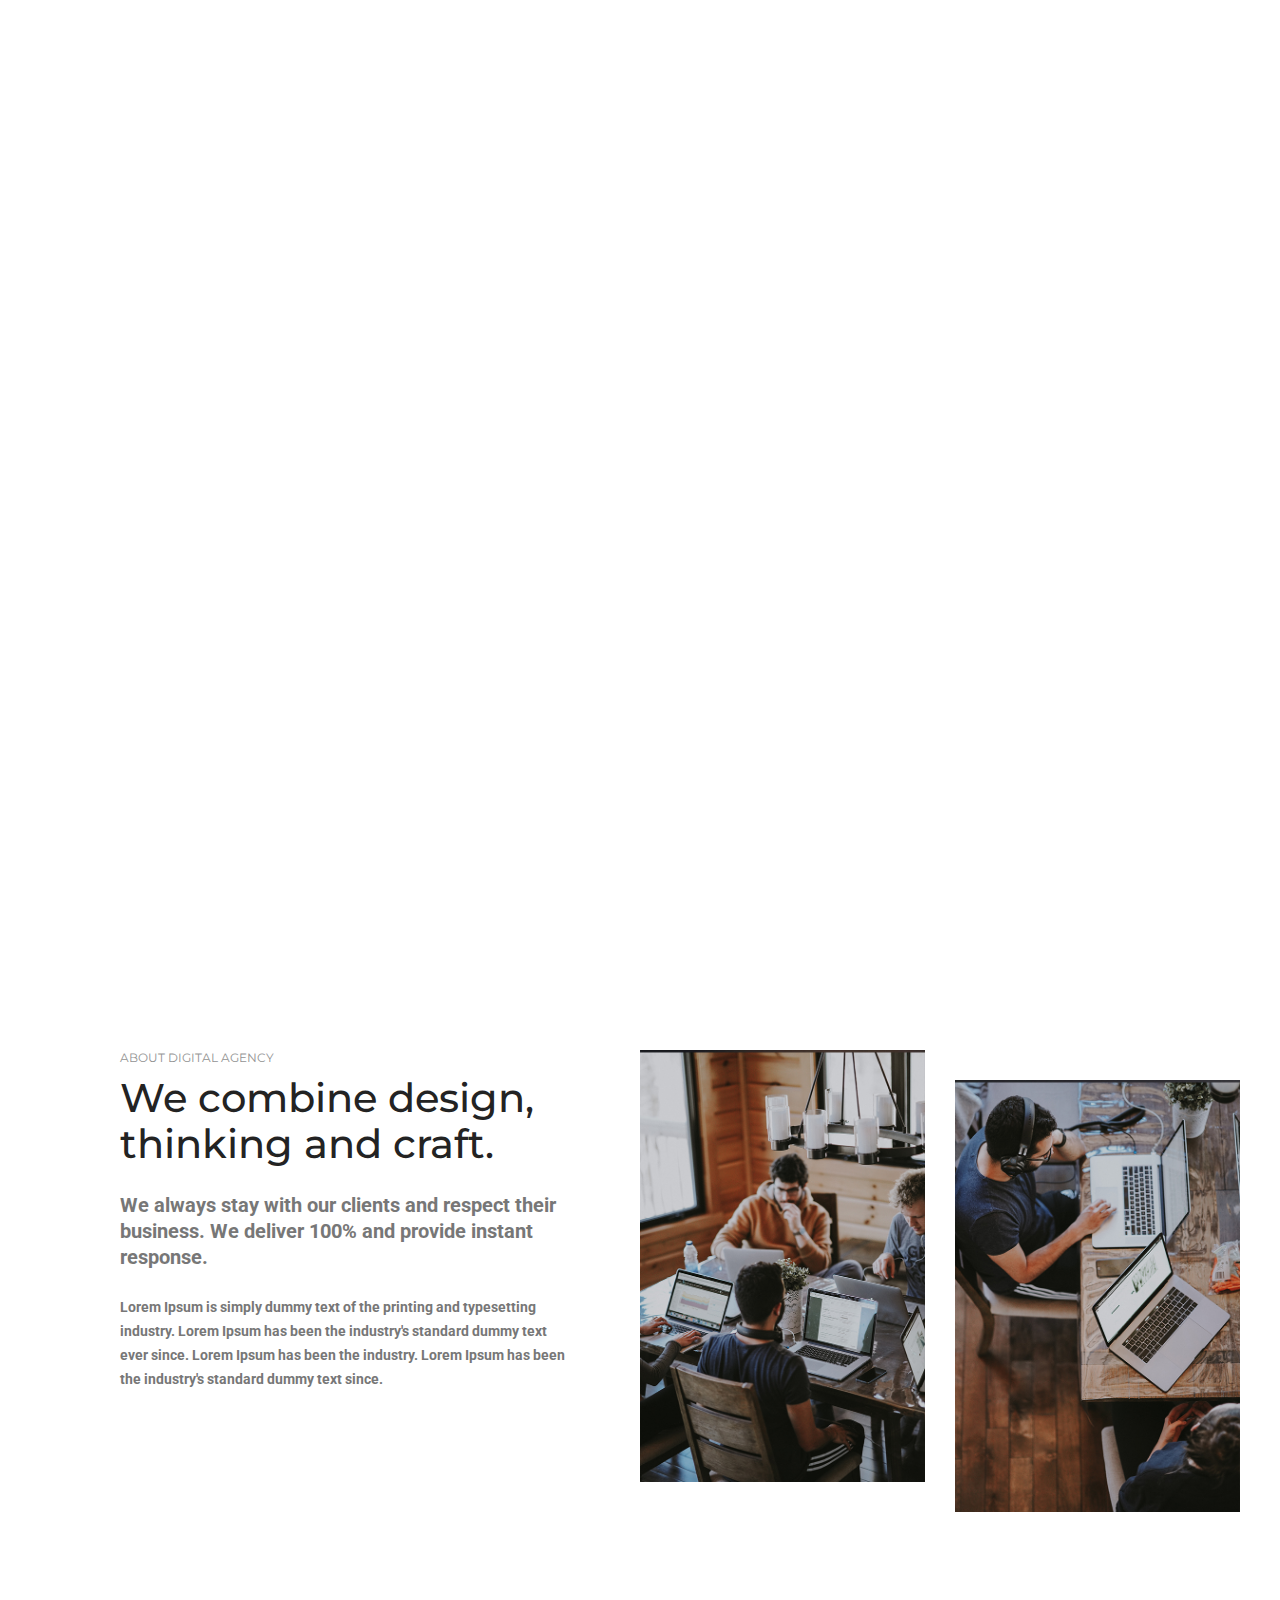
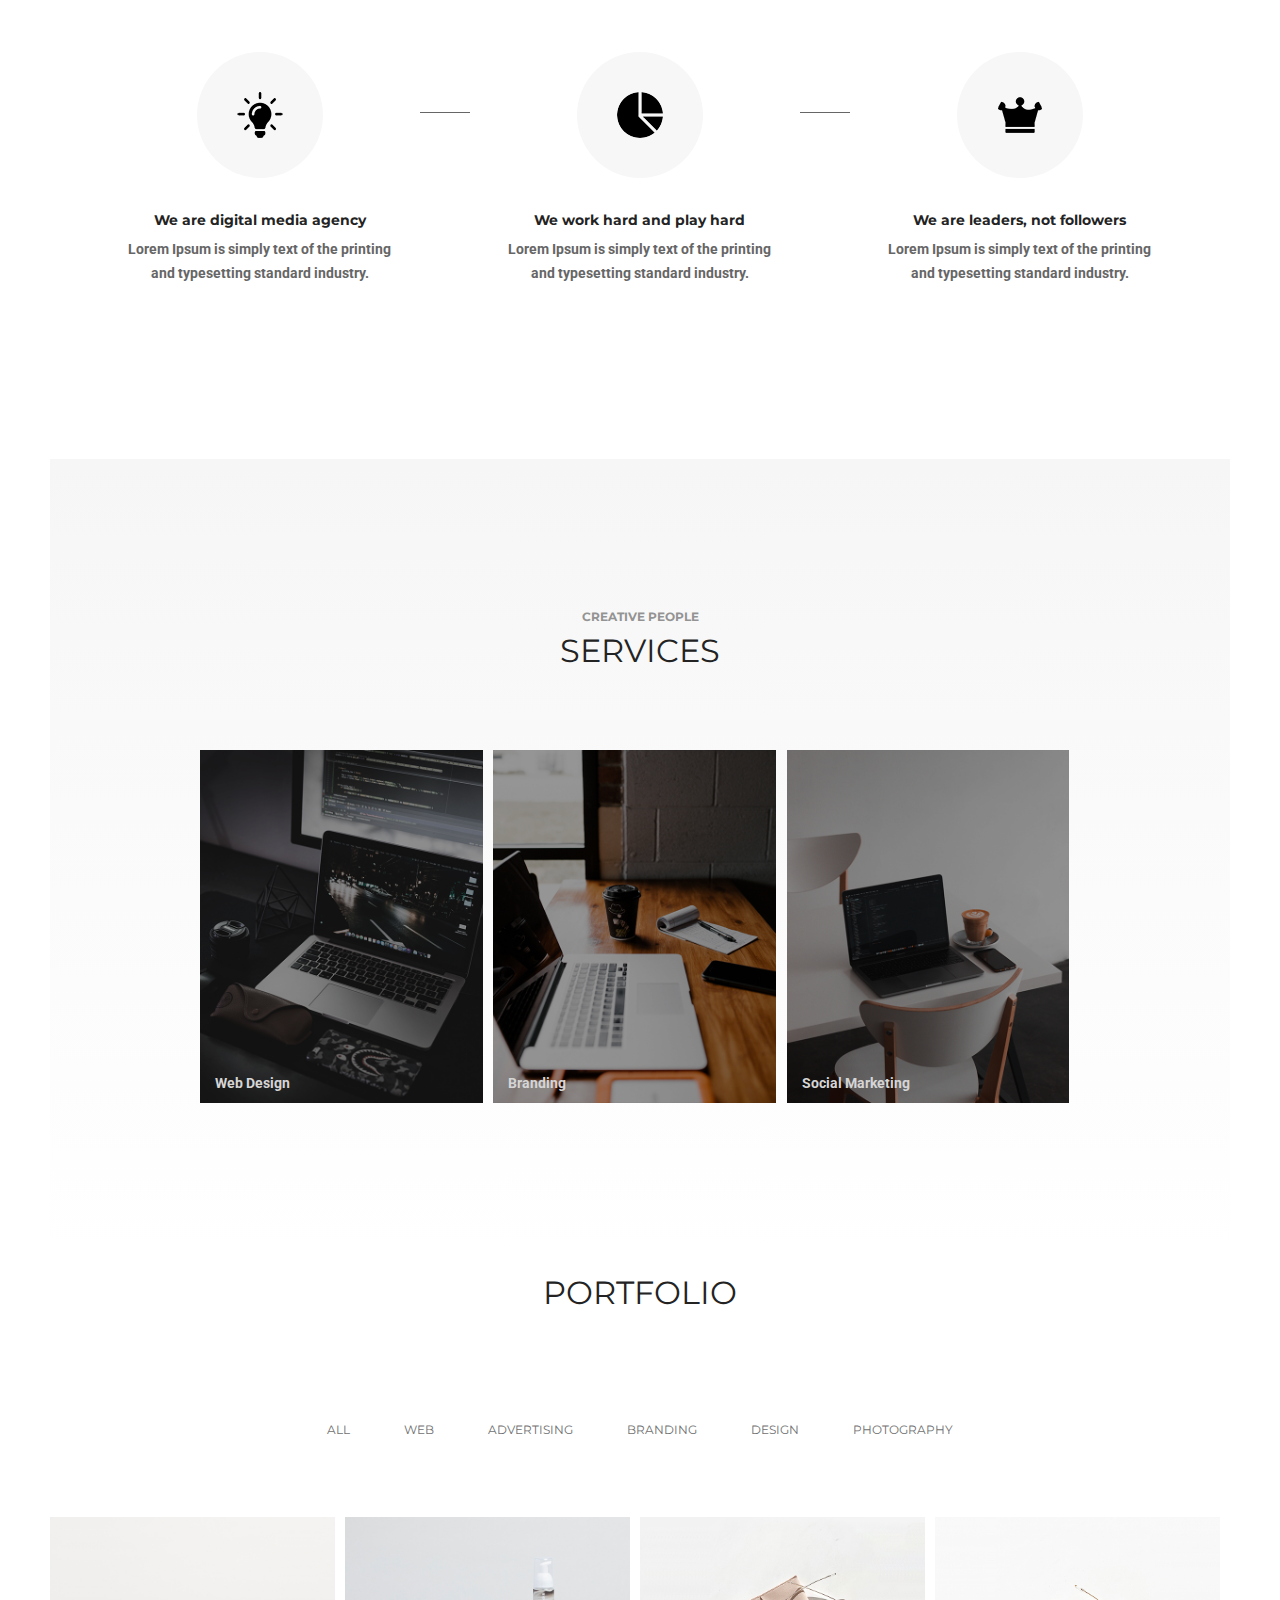
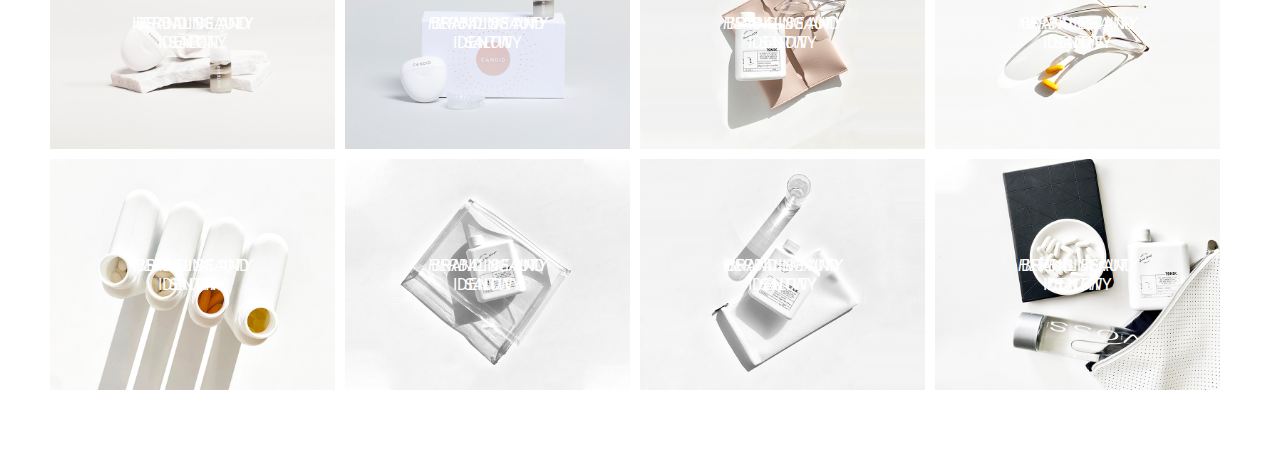
==== index.html @ da0dd4ec "v1.0" ====
<!DOCTYPE html>
<html lang="ko">
<head>
    <meta charset="UTF-8">
    <meta http-equiv="X-UA-Compatible" content="IE=edge">
    <meta name="viewport" content="width=device-width, initial-scale=1.0">
    <title>WEBBASE</title>
    <link rel="stylesheet" href="./css/reset.css">
    <link rel="stylesheet" href="https://use.fontawesome.com/releases/v5.7.0/css/all.css">
    <link rel="stylesheet" href="./css/common.css">
    <link rel="stylesheet" href="./css/index.css">
</head>
<body>
    
    <header id="header">
        <h1><a href="index.html"><img src="./images/logo-white.png" alt="웹베이스"></a></h1>
        <nav class="nav">
         <div class="inner">
                <ul cf>
                    <li><a href="#">ABOUT</a></li>
                    <li><a href="#">SERVICES</a></li>
                    <li><a href="#">PORTFOLIO</a></li>
                    <li><a href="#">CLIENTS</a></li>
                    <li><a href="#">CONTACT</a></li>
                </ul>
         </div>
        </nav>
        <div class="contactbtn">
            <a href="tel:01084707947"><i class="fas fa-mobile-alt"></i>010-8470-7947</a>
        </div>
    </header>
    
    <main id="main">
        <div class="mainimg">
            <div class="vid">
                <video src="./images/Bgvisual.mp4" autoplay muted loop></video>
            </div>
            <div class="text">
                <p>we combine design, thinking and technical craft</p>
                <h2>We are a web<br>
                    Design agency
                </h2>
            </div>
        </div>

        <div class="about cf">
            <div class="inner">
                    <div class="abouttext">
                        <h6>ABOUT DIGITAL AGENCY</h6>
                        <h3>
                            We combine design,<br>
                            thinking and craft.
                        </h3>
                        <p><span>We always stay with our clients and respect their business. We deliver 100% and provide instant response.</span></p>
                        <p>Lorem Ipsum is simply dummy text of the printing and typesetting industry. Lorem Ipsum has been the industry's standard dummy text ever since. Lorem Ipsum has been the industry. Lorem Ipsum has been the industry's standard dummy text since.</p>
                    </div>
                    <div class="aboutimg">
                        <img src="./images/about_img01.jpg" alt="">
                        <img src="./images/about_img02.jpg" alt="">
                    </div>
                    <div class="icon">
                        <ul>
                            <li>
                                <img src="./images/about-icon1.png" alt="">
                                <p><span>We are digital media agency</span></p>
                                <p>Lorem Ipsum is simply text of the printing and typesetting standard industry.</p>
                            </li>
                            <li>
                                <img src="./images/about-icon2.png" alt="">
                                <p><span>We work hard and play hard</span></p>
                                <p>Lorem Ipsum is simply text of the printing and typesetting standard industry.</p>
                            </li>
                            <li>
                                <img src="./images/about-icon3.png" alt="">
                                <p><span>We are leaders, not followers</span></p>
                                <p>Lorem Ipsum is simply text of the printing and typesetting standard industry.</p>
                            </li>
                        </ul>
                    </div>
            </div>
        </div>

        <div class="service cf">
            <h6>CREATIVE PEOPLE</h6>
            <h3>SERVICES</h3>
            <ul>
                <li>
                    <div class="imgbox">
                        <img src="./images/services-img01.jpg" alt="">
                    </div>
                    <div class="text">
                        <p>Web Design</p>
                        <div class="line"></div>
                        <p><span>EVERY WEBSITE WE DESIGN IS BESPOKE, FUELLED WITH YEARS OF INDUSTRY EXPERIENCE</span></p>
                    </div>
                </li>
                <li>
                    <div class="imgbox">
                        <img src="./images/services-img02.jpg" alt="">
                    </div>
                    <div class="text">
                        <p>Branding</p>
                        <div class="line"></div>
                        <p><span>WE CREATE MEANINGFUL EXPERIENCES THROUGH INNOVATION IN STORYTELLING, TECHNOLOGY, ENTERTAINMENT AND PRODUCTS.</span></p>
                    </div>
                </li>
                <li>
                   <div class="imgbox"> 
                       <img src="./images/services-img03.jpg" alt="">
                    </div>
                    <div class="text">
                        <p>Social Marketing</p>
                        <div class="line"></div>
                        <p><span>WE BELIEVE IN THE POWER OF DESIGN, THE STRENGTH OF STRATEGY, AND THE ABILITY OF TECHNOLOGY TO TRANSFORM BUSINESSES AND LIVES.</span></p>
                    </div>
                </li>
            </ul>
        </div>

        <div class="portfolio">
            <h3>PORTFOLIO</h3>
            <ul class="category">
                <li><a href="#">ALL</a></li>
                <li><a href="#">WEB</a></li>
                <li><a href="#">ADVERTISING</a></li>
                <li><a href="#">BRANDING</a></li>
                <li><a href="#">DESIGN</a></li>
                <li><a href="#">PHOTOGRAPHY</a></li>
            </ul>
            <ul class="product cf">
               <li>
                   <a href="#">
                       <div class="imgbox2">
                           <img src="./images/portfolio-item01.jpg" alt="">
                           <p>HERBAL BEAUTY SALON</p>
                           <p>BRANDING AND IDENTITY</p>
                       </div>
                    </a>
                </li>
               <li>
                   <a href="#">
                    <div class="imgbox2">
                        <img src="./images/portfolio-item02.jpg" alt="">
                        <p><em>HERBAL BEAUTY SALON</em></p>
                        <p>BRANDING AND IDENTITY</p>
                    </div>
                    </a>
                </li>
               <li>
                   <a href="#">
                    <div class="imgbox2">
                        <img src="./images/portfolio-item03.jpg" alt="">
                        <p><em>HERBAL BEAUTY SALON</em></p>
                        <p>BRANDING AND IDENTITY</p>
                    </div>
                    </a>
                </li>
               <li>
                   <a href="#">
                    <div class="imgbox2">
                        <img src="./images/portfolio-item04.jpg" alt="">
                        <p><em>HERBAL BEAUTY SALON</em></p>
                        <p>BRANDING AND IDENTITY</p>
                    </div>
                    </a>
                </li>
               <li>
                   <a href="#">
                    <div class="imgbox2">
                        <img src="./images/portfolio-item05.jpg" alt="">
                        <p><em>HERBAL BEAUTY SALON</em></p>
                        <p>BRANDING AND IDENTITY</p>
                    </div>
                    </a>
                </li>
               <li>
                   <a href="#">
                    <div class="imgbox2">
                        <img src="./images/portfolio-item06.jpg" alt="">
                        <p><em>HERBAL BEAUTY SALON</em></p>
                        <p>BRANDING AND IDENTITY</p>
                    </div>
                    </a>
                </li>
               <li>
                   <a href="#">
                    <div class="imgbox2">
                        <img src="./images/portfolio-item07.jpg" alt="">
                        <p><em>HERBAL BEAUTY SALON</em></p>
                        <p>BRANDING AND IDENTITY</p>
                    </div>
                    </a>
                </li>
               <li>
                   <a href="#">
                    <div class="imgbox2">
                        <img src="./images/portfolio-item08.jpg" alt="">
                        <p><em>HERBAL BEAUTY SALON</em></p>
                        <p>BRANDING AND IDENTITY</p>
                    </div>
                    </a>
                </li>
            </ul>
        </div>
        
    </main>
    <footer id="footer"></footer>
    <gotop class="gotop"></gotop>
</body>
</html>
---- css/common.css ----
@charset "utf-8";

.inner{ max-width:1140px; margin: 0 auto;}

#header { position: fixed; width:100%; top:0; left:0; z-index: 999;}

#header h1 img { max-height: 26px; transform: translate(50px,10px);}
#header .nav {
    position: absolute;
    top:18%; left: 50%;
    margin-left: -262px;
}
#header .nav li {
    float: left;
    text-align: center;
    width:16.6666%;
    padding: 17px 27px;
    font-size: 12px;
    color: #fff;
    font-weight: bold;
}
#header .contactbtn {
    position: absolute;
    top:15px; right:50px; 
    font-size: 14px;
    color: #fff;
    border: 1px solid #fff;
    border-radius: 50px;
    padding: 7px 22px;
}
#header .contactbtn a i {padding-right:5px; }
---- css/index.css ----
@charset "utf-8";
@import url('https://fonts.googleapis.com/css2?family=Montserrat:wght@600;700&family=Roboto:wght@300&display=swap');
/* font-family: 'Montserrat', sans-serif;
font-family: 'Roboto', sans-serif; */

body {font-family: 'Roboto', sans-serif;}

/* 메인이미지 구역 시작 */
#main .mainimg .vid { height: 100vh; position: relative; overflow: hidden;}
#main .mainimg .vid video {
    min-width: 100%; min-height: 100%;
    position: absolute; top: 50%; left: 50%; transform: translate(-50%, -50%);
}

#main .mainimg {position: relative;}
#main .mainimg .text {
    position: absolute;
    top: 50%;  left:50%; 
    transform: translate(-50%,-50%);
    color: #fff;
    text-align: center;
}
#main .mainimg .text > p {
    font-size: 18px;
    margin-bottom:25px;
}
#main .mainimg .text > h2 {
    font-family: 'Montserrat', sans-serif;
    font-size: 70px;
    font-weight: bold;
    line-height: 1em;
}
/* 메인이미지 구역 끝 */


/* ABOUT 구역 시작 */
#main .about {padding: 150px 0;}
/* .abouttext {
	animation: slide-top 1.2s both;
}
@keyframes slide-top {
    0% { transform: translateY(600px); opacity: 0; }
    100% { transform: translateY(0); opacity: 1;}
} */
#main .about .abouttext {
    float: left;
    width: 50%;
    padding: 0 70px 0 50px;
    color: #777;
}
#main .about .abouttext h6 {
    font-family: 'Montserrat', sans-serif;
    font-size: 12px;
    font-weight:normal;
    color: #939393;
    padding-bottom: 10px;
}
#main .about .abouttext h3 {
    font-family: 'Montserrat', sans-serif;
    font-size: 40px;
    line-height: 46px;
    font-weight:500;
    color: #232323;
}
#main .about .abouttext span {
    font-size: 20px;
    line-height: 26px;
    padding: 25px 0; 
    display: inline-block;
}
#main .about .abouttext p {
    font-size: 14px;
    line-height: 24px;
    font-weight: bold;
}

/* #main .about .aboutimg img {
    animation: fade-in 1.5s ease-out both;
}
@keyframes fade-in {
    0% { opacity: 0;}
    100% { opacity: 1;}
} */
#main .about .aboutimg img:first-child {
    float: left;
    width: 25%;
    animation-delay: 0.6s;
}
#main .about .aboutimg img:last-child {
    float: left;
    width: 25%;
    transform: translate(30px,30px);
    animation-delay: 0.8s;
}

#main .about .icon { padding-top: 170px; display: inline-block;}
#main .about .icon > ul > li {
    text-align: center;
    float: left;
    width: 33.3333%;
    position: relative;
}
#main .about .icon img { 
    background-color: #f7f7f7;
    padding: 40px;
    border-radius: 50%;
}
#main .about .icon p {  
    padding: 0 50px;
    color: #666;
    font-size: 14px;
    font-weight: bold;
    line-height: 24px;
}
#main .about .icon span {
    margin: 30px 0 5px;
    display: inline-block;
    color: #232323;
    font-size: 14px;
    font-family: 'Montserrat', sans-serif
}
#main .about .icon > ul > li::after {
    content: '';
    width: 50px; height: 1px; background-color: #666;
    position: absolute; left: 350px; top: 60px;
}
#main .about .icon > ul > li:last-child::after {content: none;}
/* ABOUT 구역 끝 */


/* SERVICE 구역 시작 */
#main .service {
    background-image: linear-gradient(180deg,#f6f6f6,#fff);
    margin: 20px 50px; padding: 150px;
}
#main .service > ul {position: relative;}
#main .service > ul > li {float: left; width:32.133%}
#main .service h6 {
    font-size: 12px; color: #939393;
    font-family: 'Montserrat', sans-serif;
    padding-bottom: 7px; text-align: center;
}
#main .service h3,
#main .portfolio h3 {
    font-size: 32px; color: #232323;
    font-family: 'Montserrat', sans-serif;
    text-align: center; font-weight: normal;
    padding-bottom: 80px;
}
#main .service ul li:nth-child(2) {margin: 0 1.2%;}
#main .imgbox { background-color: #000; overflow: hidden;}
#main .service ul li img { transition: all 0.3s; opacity: 0.6;}
#main .service ul li:hover img {
    transform: scale(1.2);
}
#main .service > ul > li { position: relative; overflow: hidden;}
#main .service > ul > li .text {
    position: absolute; top: 92%; left: 15px;
    color: #fff; transition: all 0.3s ease-out; 
} 
#main .service > ul > li:hover .text { top: 58%;}
#main .service > ul > li:first-child:hover .text { top: 68%;}
#main .service > ul > li .line {
    position: absolute; bottom:153px; left:0px;
    width: 0%; height: 1px; 
    background-color: #c4c4c4;
    transition: all 0.5s;
}
#main .service > ul > li:first-child .line{
    position: absolute; bottom:103px; left:0px;
    width: 0%; height: 1px; 
    background-color: #c4c4c4;
    transition: all 0.5s;
}
#main .service > ul > li:hover .line {
    width: 70%;
}
#main .service .text p { 
    font-size: 14px; color:#d6d5d5; 
    font-weight: bold; padding-bottom: 20px;
}
#main .service .text span { 
    font-size: 17px; color:#fff; 
    font-family: 'Montserrat', sans-serif;
    font-weight: normal; display: inline-block;
    padding-right: 20px; line-height: 25px;
}
/* SERVICE 구역 끝 */



/* PORTFOLIO 구역 시작 */
#main .portfolio .category {
    text-align: center; 
}
#main .portfolio .category li {
    display: inline-block; 
    font-family: 'Montserrat', sans-serif;
    font-size: 12px; color: #6f6f6f;
    padding: 30px 25px 80px ;
}
#main .portfolio .product { padding: 0 50px 50px;}
#main .portfolio .product li {
    float: left; 
    width:25%;
    padding: 0 10px 10px 0
}
#main .portfolio .product .imgbox2 {
    overflow: hidden; background-color: #000; position: relative;
}
#main .portfolio .product img {transition: all 0.3s;}
#main .portfolio .product .imgbox2:hover img {
    transform: scale(1.1); opacity: 0.2;
}
#main .portfolio .product p {
    text-align: center;
    color: #fff;
    position: absolute; top: 50%; left:50%;
    transform: translate(-50%, -50%);
}
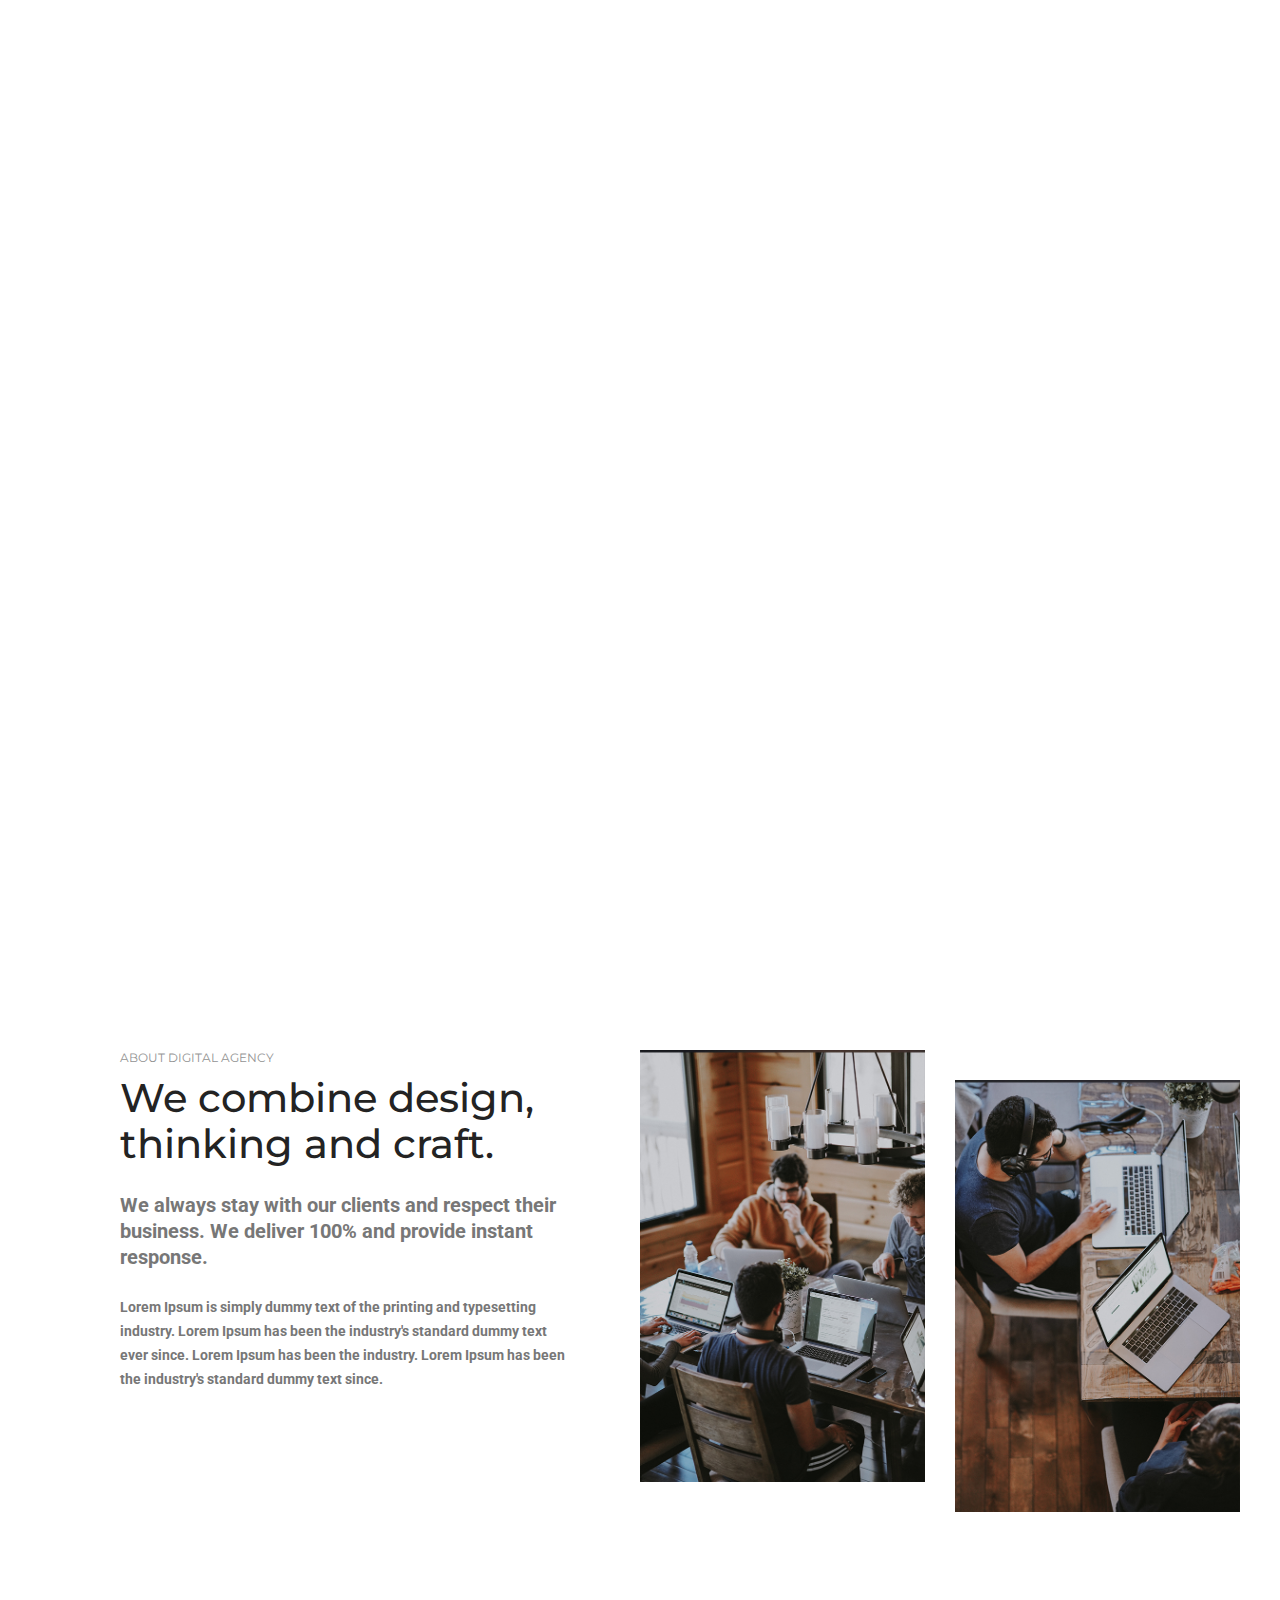
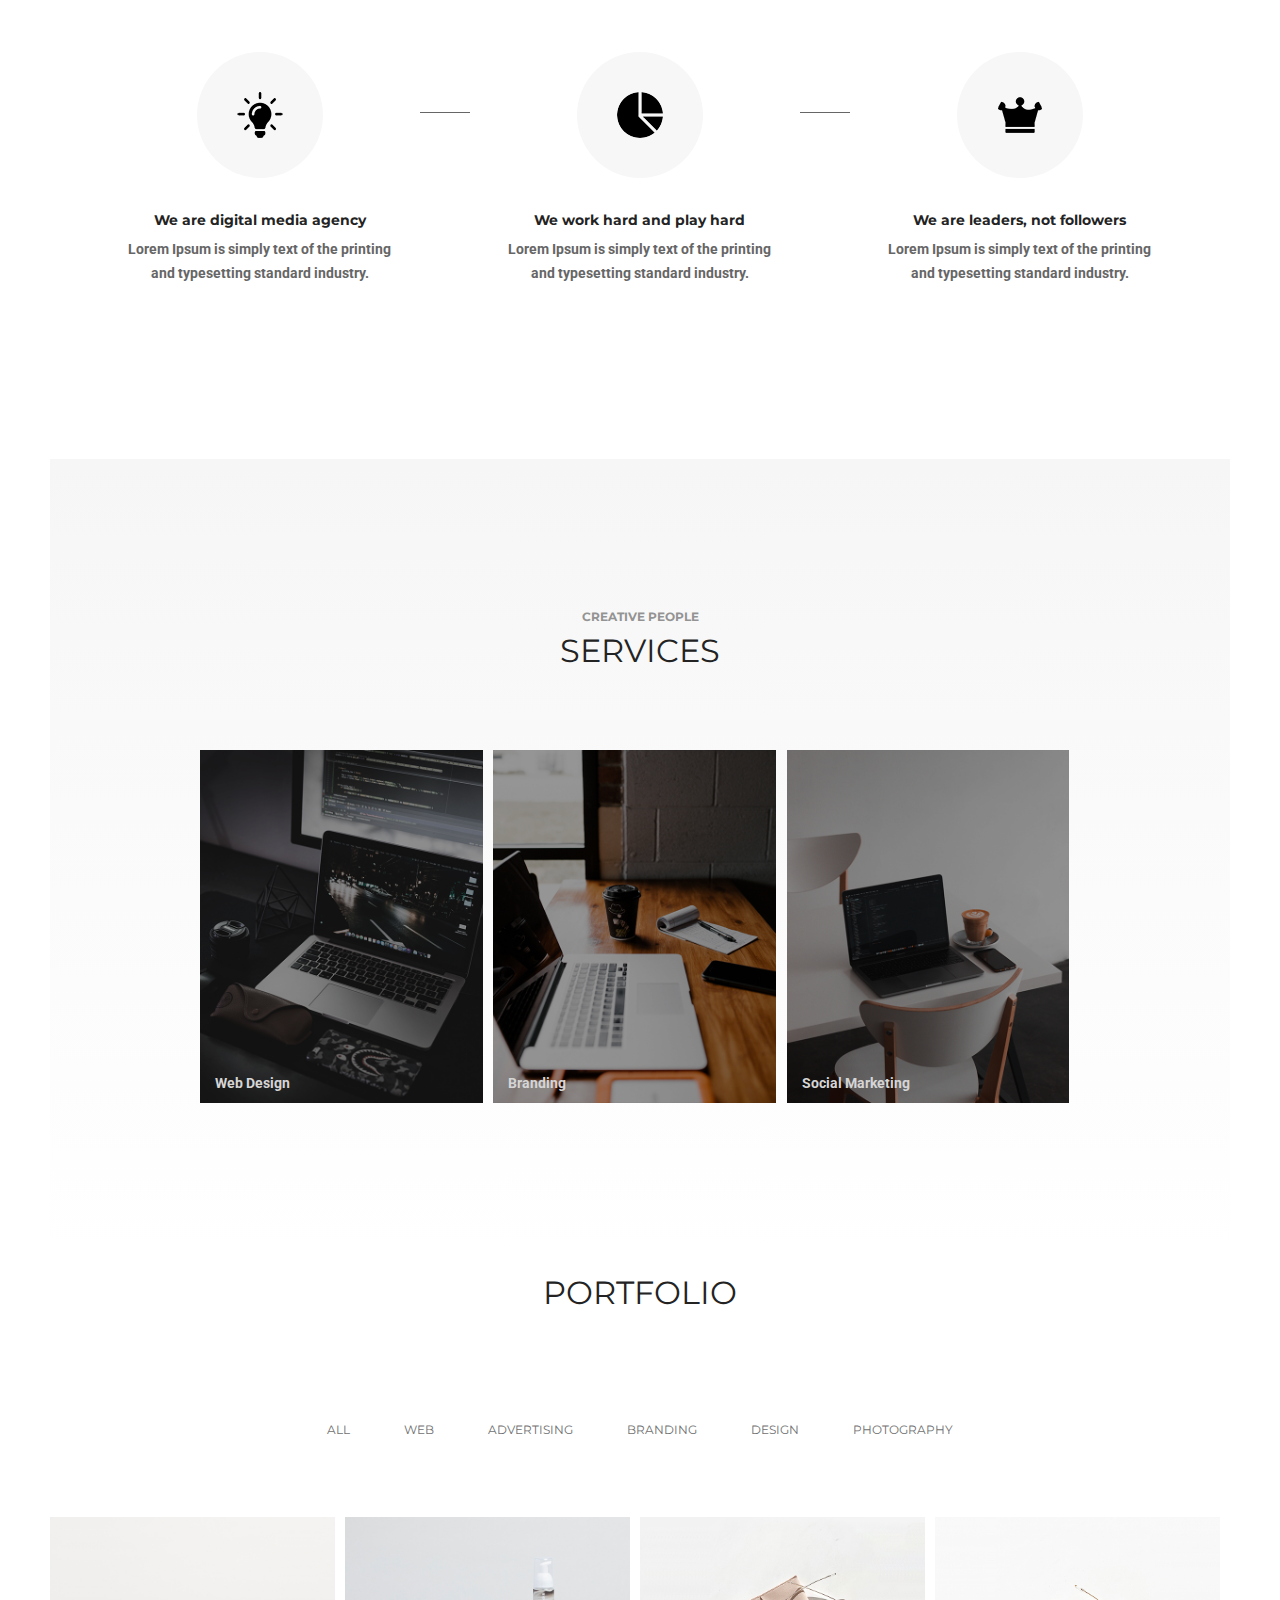
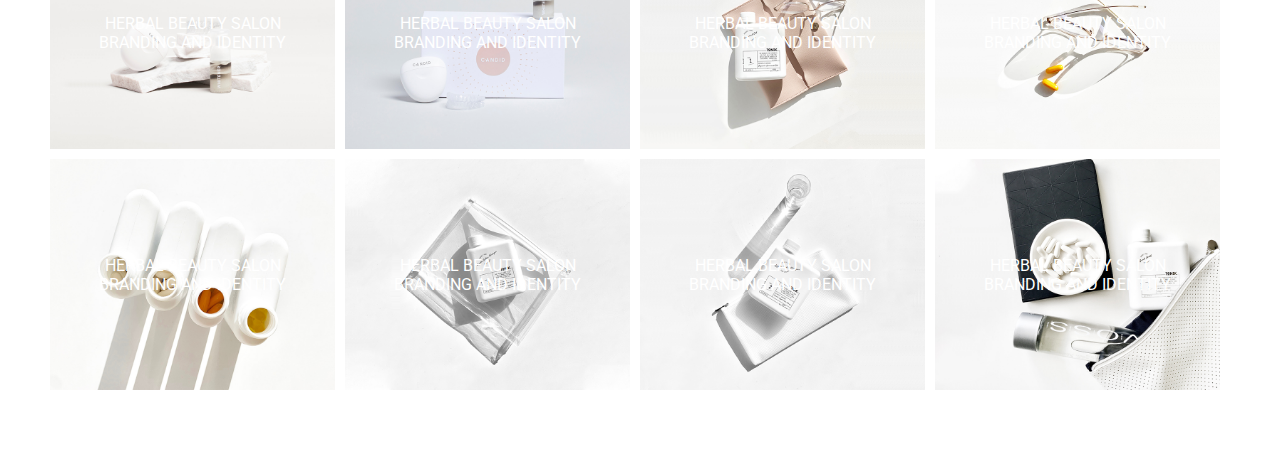
==== commit cb1d847c: "Add files via upload" ====
--- a/index.html
+++ b/index.html
@@ -132,8 +132,10 @@
                    <a href="#">
                        <div class="imgbox2">
                            <img src="./images/portfolio-item01.jpg" alt="">
-                           <p>HERBAL BEAUTY SALON</p>
-                           <p>BRANDING AND IDENTITY</p>
+                           <div class="textbox">
+                               <p><span>HERBAL BEAUTY SALON</span></p>
+                               <p>BRANDING AND IDENTITY</p>
+                            </div>
                        </div>
                     </a>
                 </li>
@@ -141,8 +143,10 @@
                    <a href="#">
                     <div class="imgbox2">
                         <img src="./images/portfolio-item02.jpg" alt="">
-                        <p><em>HERBAL BEAUTY SALON</em></p>
-                        <p>BRANDING AND IDENTITY</p>
+                        <div class="textbox">
+                            <p><span>HERBAL BEAUTY SALON</span></p>
+                            <p>BRANDING AND IDENTITY</p>
+                        </div>
                     </div>
                     </a>
                 </li>
@@ -150,8 +154,10 @@
                    <a href="#">
                     <div class="imgbox2">
                         <img src="./images/portfolio-item03.jpg" alt="">
-                        <p><em>HERBAL BEAUTY SALON</em></p>
-                        <p>BRANDING AND IDENTITY</p>
+                        <div class="textbox">
+                            <p><span>HERBAL BEAUTY SALON</span></p>
+                            <p>BRANDING AND IDENTITY</p>
+                        </div>
                     </div>
                     </a>
                 </li>
@@ -159,8 +165,10 @@
                    <a href="#">
                     <div class="imgbox2">
                         <img src="./images/portfolio-item04.jpg" alt="">
-                        <p><em>HERBAL BEAUTY SALON</em></p>
-                        <p>BRANDING AND IDENTITY</p>
+                        <div class="textbox">
+                            <p><span>HERBAL BEAUTY SALON</span></p>
+                            <p>BRANDING AND IDENTITY</p>
+                        </div>
                     </div>
                     </a>
                 </li>
@@ -168,8 +176,10 @@
                    <a href="#">
                     <div class="imgbox2">
                         <img src="./images/portfolio-item05.jpg" alt="">
-                        <p><em>HERBAL BEAUTY SALON</em></p>
-                        <p>BRANDING AND IDENTITY</p>
+                        <div class="textbox">
+                            <p><span>HERBAL BEAUTY SALON</span></p>
+                            <p>BRANDING AND IDENTITY</p>
+                        </div>
                     </div>
                     </a>
                 </li>
@@ -177,8 +187,10 @@
                    <a href="#">
                     <div class="imgbox2">
                         <img src="./images/portfolio-item06.jpg" alt="">
-                        <p><em>HERBAL BEAUTY SALON</em></p>
-                        <p>BRANDING AND IDENTITY</p>
+                        <div class="textbox">
+                            <p><span>HERBAL BEAUTY SALON</span></p>
+                            <p>BRANDING AND IDENTITY</p>
+                        </div>
                     </div>
                     </a>
                 </li>
@@ -186,8 +198,10 @@
                    <a href="#">
                     <div class="imgbox2">
                         <img src="./images/portfolio-item07.jpg" alt="">
-                        <p><em>HERBAL BEAUTY SALON</em></p>
-                        <p>BRANDING AND IDENTITY</p>
+                        <div class="textbox">
+                            <p><span>HERBAL BEAUTY SALON</span></p>
+                            <p>BRANDING AND IDENTITY</p>
+                        </div>
                     </div>
                     </a>
                 </li>
@@ -195,8 +209,10 @@
                    <a href="#">
                     <div class="imgbox2">
                         <img src="./images/portfolio-item08.jpg" alt="">
-                        <p><em>HERBAL BEAUTY SALON</em></p>
-                        <p>BRANDING AND IDENTITY</p>
+                        <div class="textbox">
+                            <p><span>HERBAL BEAUTY SALON</span></p>
+                            <p>BRANDING AND IDENTITY</p>
+                        </div>
                     </div>
                     </a>
                 </li>
--- a/css/index.css
+++ b/css/index.css
@@ -212,11 +212,11 @@
 #main .portfolio .product .imgbox2:hover img {
     transform: scale(1.1); opacity: 0.2;
 }
-#main .portfolio .product p {
+#main .portfolio .product .textbox {
     text-align: center;
     color: #fff;
-    position: absolute; top: 50%; left:50%;
-    transform: translate(-50%, -50%);
-}
-
-
+    position: absolute; top: 50%; width: 100%; text-align: center;
+    transform: translateY(-50%);
+}
+
+
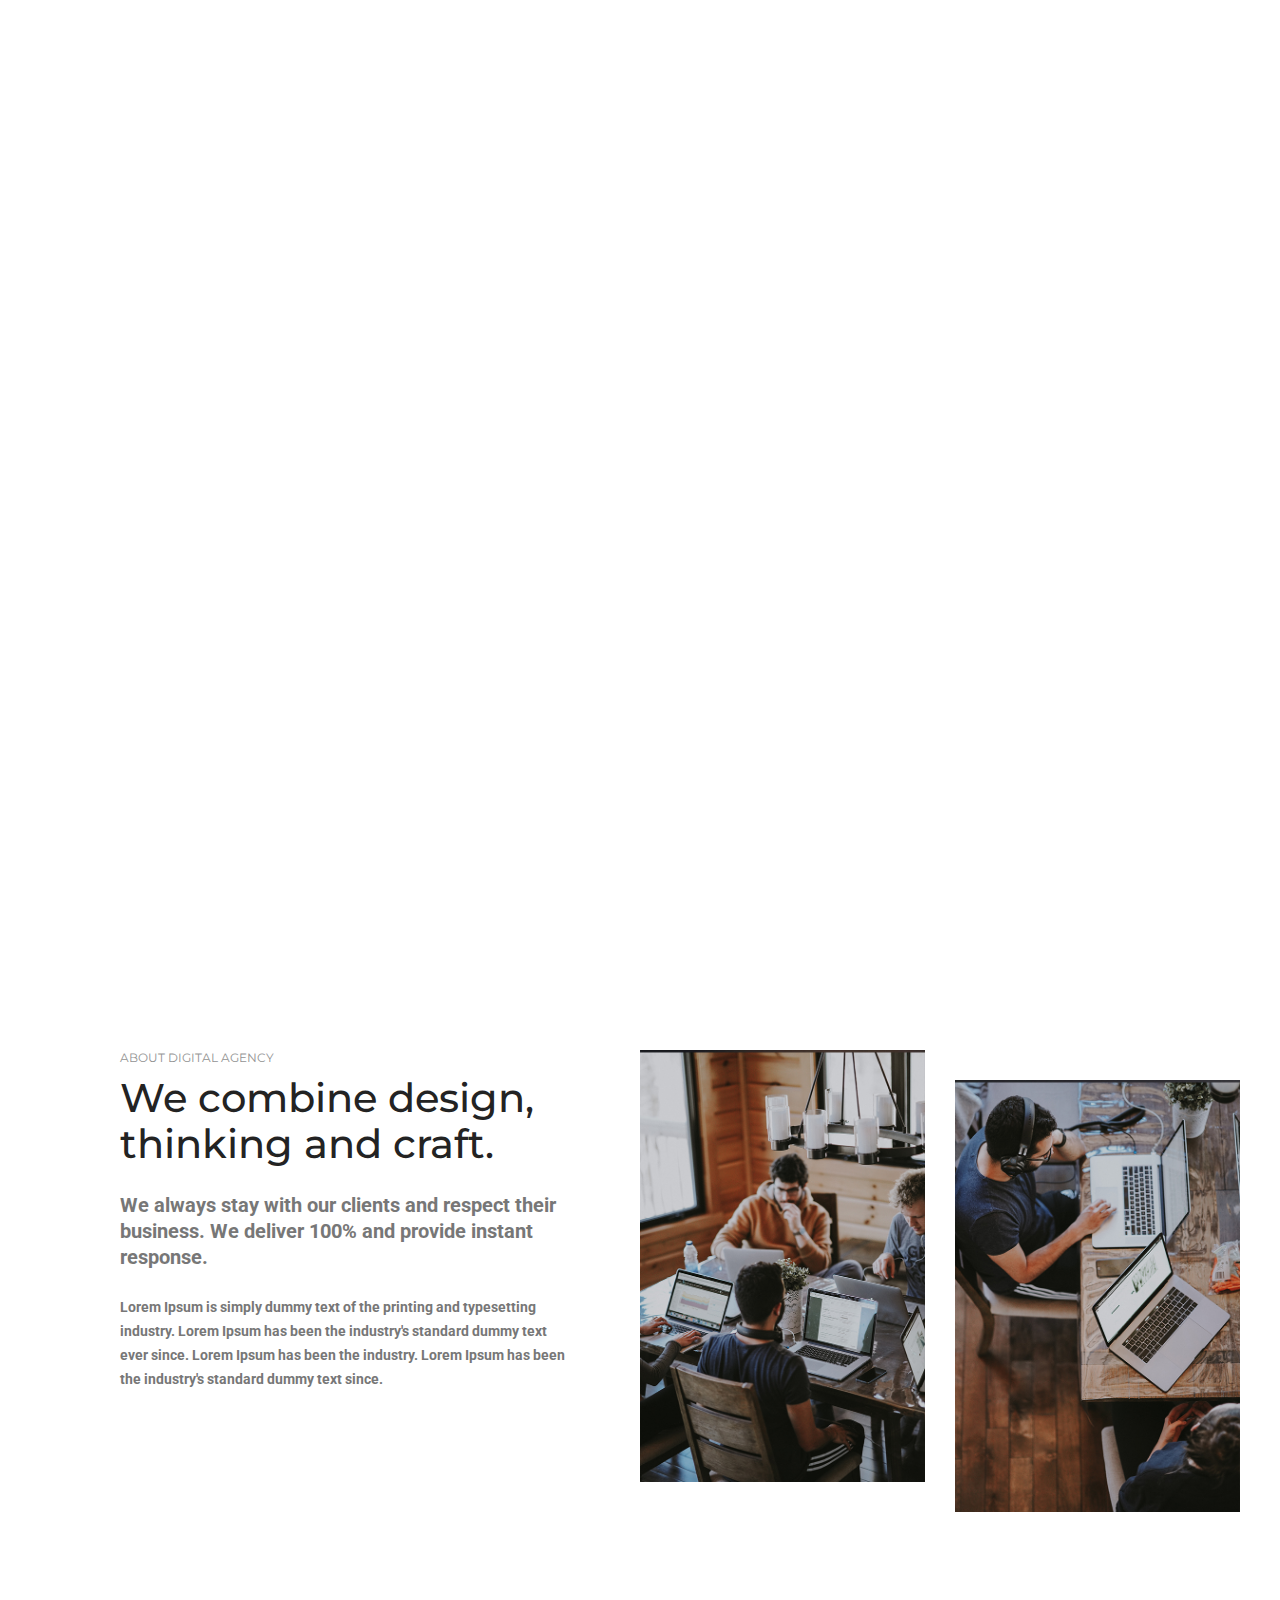
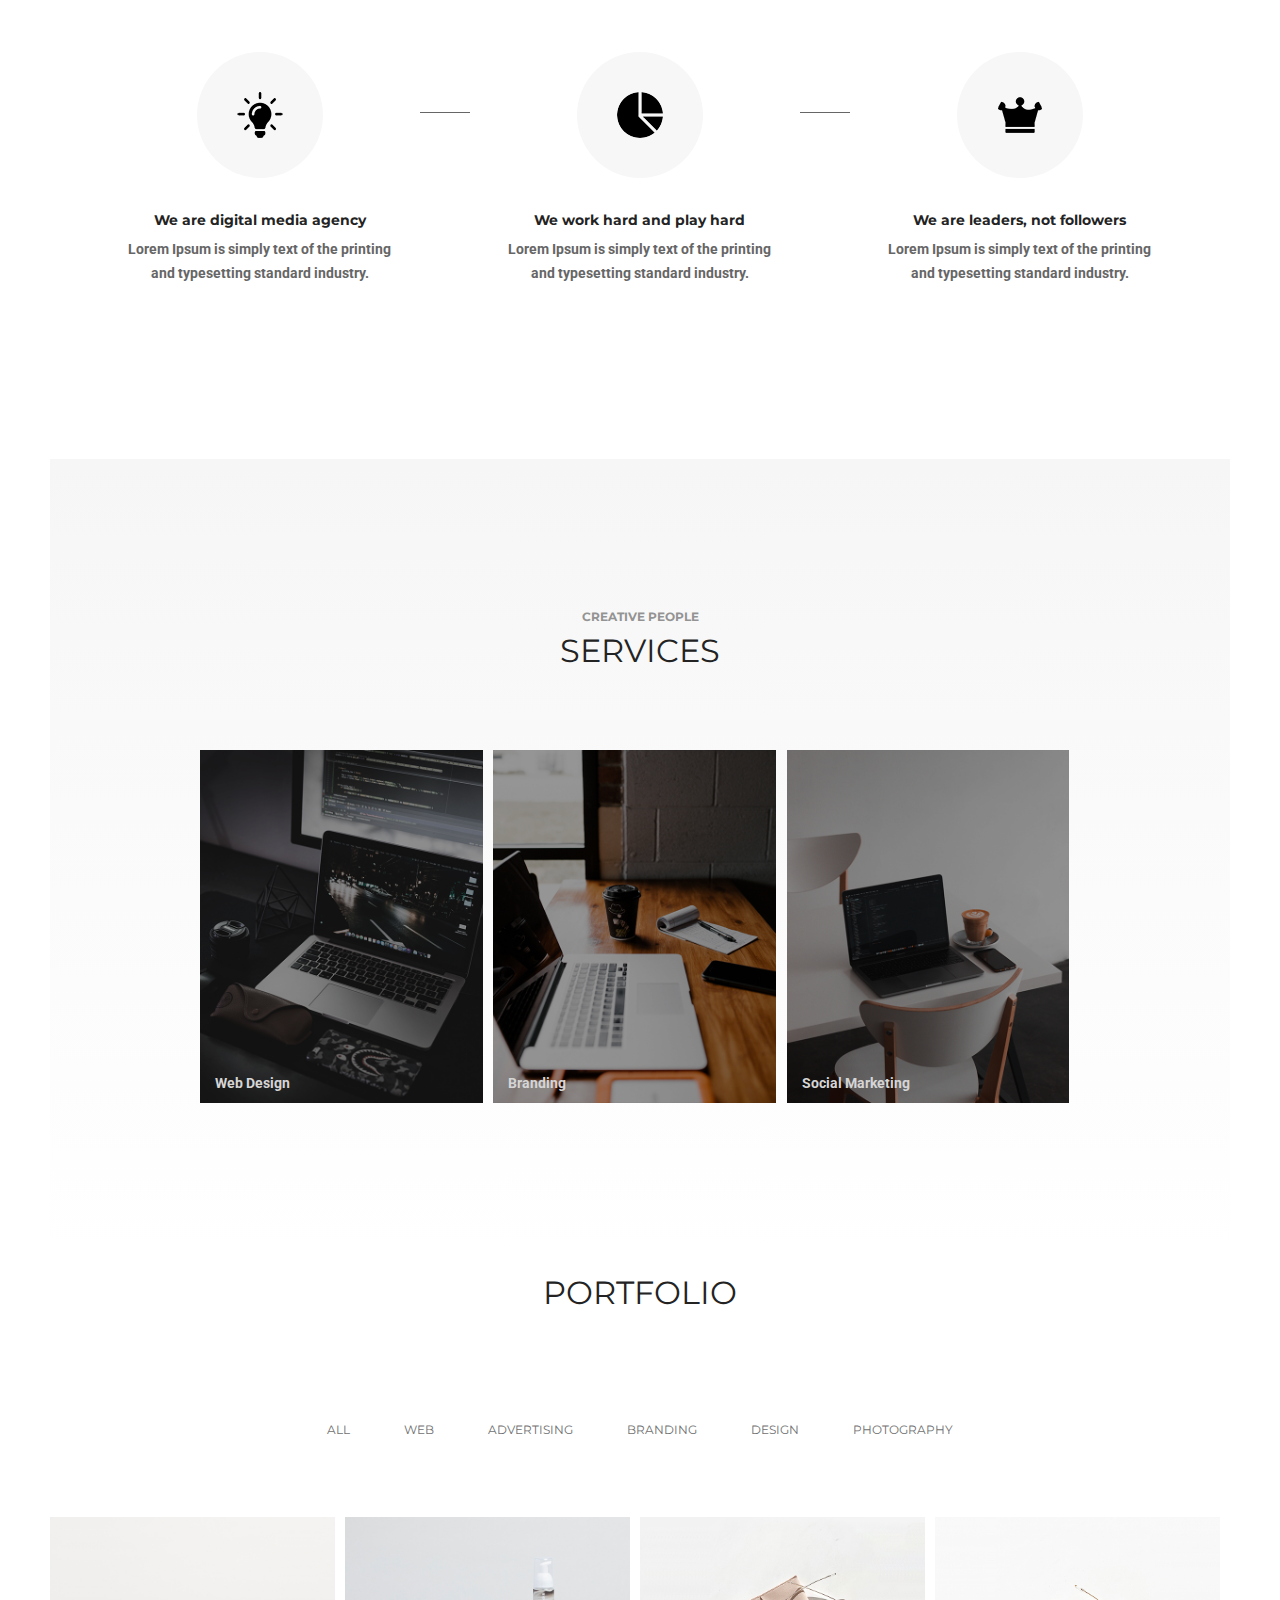
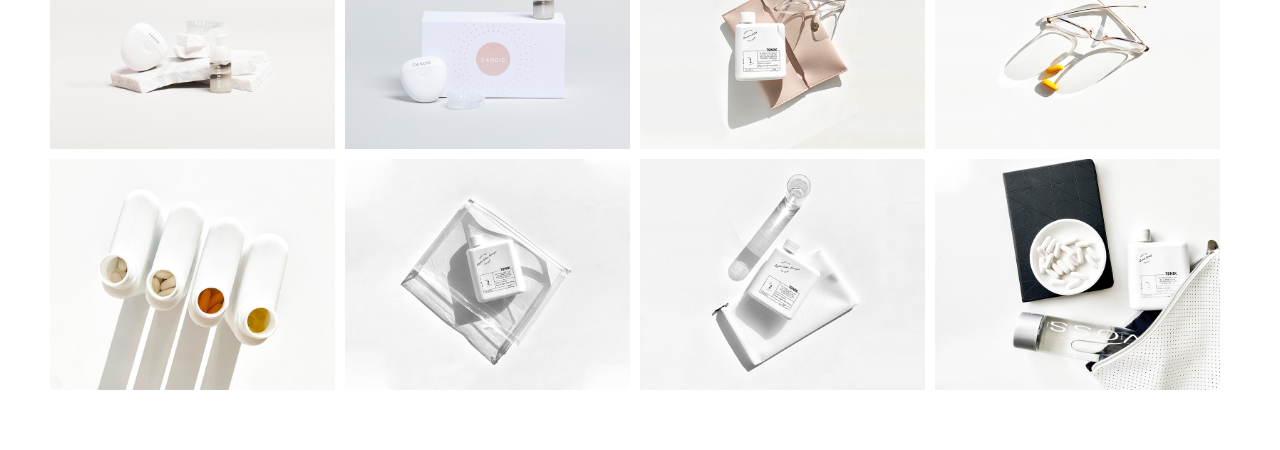
==== commit 69ea2782: "Add files via upload" ====
--- a/index.html
+++ b/index.html
@@ -47,10 +47,10 @@
             <div class="inner">
                     <div class="abouttext">
                         <h6>ABOUT DIGITAL AGENCY</h6>
-                        <h3>
+                        <h2>
                             We combine design,<br>
                             thinking and craft.
-                        </h3>
+                        </h2>
                         <p><span>We always stay with our clients and respect their business. We deliver 100% and provide instant response.</span></p>
                         <p>Lorem Ipsum is simply dummy text of the printing and typesetting industry. Lorem Ipsum has been the industry's standard dummy text ever since. Lorem Ipsum has been the industry. Lorem Ipsum has been the industry's standard dummy text since.</p>
                     </div>
@@ -133,8 +133,8 @@
                        <div class="imgbox2">
                            <img src="./images/portfolio-item01.jpg" alt="">
                            <div class="textbox">
-                               <p><span>HERBAL BEAUTY SALON</span></p>
-                               <p>BRANDING AND IDENTITY</p>
+                               <p>HERBAL BEAUTY SALON</p>
+                               <p><span>BRANDING AND IDENTITY</span></p>
                             </div>
                        </div>
                     </a>
@@ -144,8 +144,8 @@
                     <div class="imgbox2">
                         <img src="./images/portfolio-item02.jpg" alt="">
                         <div class="textbox">
-                            <p><span>HERBAL BEAUTY SALON</span></p>
-                            <p>BRANDING AND IDENTITY</p>
+                            <p>HERBAL BEAUTY SALON</p>
+                            <p><span>BRANDING AND IDENTITY</span></p>
                         </div>
                     </div>
                     </a>
@@ -155,8 +155,8 @@
                     <div class="imgbox2">
                         <img src="./images/portfolio-item03.jpg" alt="">
                         <div class="textbox">
-                            <p><span>HERBAL BEAUTY SALON</span></p>
-                            <p>BRANDING AND IDENTITY</p>
+                            <p>HERBAL BEAUTY SALON</p>
+                            <p><span>BRANDING AND IDENTITY</span></p>
                         </div>
                     </div>
                     </a>
@@ -166,8 +166,8 @@
                     <div class="imgbox2">
                         <img src="./images/portfolio-item04.jpg" alt="">
                         <div class="textbox">
-                            <p><span>HERBAL BEAUTY SALON</span></p>
-                            <p>BRANDING AND IDENTITY</p>
+                            <p>HERBAL BEAUTY SALON</p>
+                            <p><span>BRANDING AND IDENTITY</span></p>
                         </div>
                     </div>
                     </a>
@@ -177,8 +177,8 @@
                     <div class="imgbox2">
                         <img src="./images/portfolio-item05.jpg" alt="">
                         <div class="textbox">
-                            <p><span>HERBAL BEAUTY SALON</span></p>
-                            <p>BRANDING AND IDENTITY</p>
+                            <p>HERBAL BEAUTY SALON</p>
+                            <p><span>BRANDING AND IDENTITY</span></p>
                         </div>
                     </div>
                     </a>
@@ -188,8 +188,8 @@
                     <div class="imgbox2">
                         <img src="./images/portfolio-item06.jpg" alt="">
                         <div class="textbox">
-                            <p><span>HERBAL BEAUTY SALON</span></p>
-                            <p>BRANDING AND IDENTITY</p>
+                            <p>HERBAL BEAUTY SALON</p>
+                            <p><span>BRANDING AND IDENTITY</span></p>
                         </div>
                     </div>
                     </a>
@@ -199,8 +199,8 @@
                     <div class="imgbox2">
                         <img src="./images/portfolio-item07.jpg" alt="">
                         <div class="textbox">
-                            <p><span>HERBAL BEAUTY SALON</span></p>
-                            <p>BRANDING AND IDENTITY</p>
+                            <p>HERBAL BEAUTY SALON</p>
+                            <p><span>BRANDING AND IDENTITY</span></p>
                         </div>
                     </div>
                     </a>
@@ -210,8 +210,8 @@
                     <div class="imgbox2">
                         <img src="./images/portfolio-item08.jpg" alt="">
                         <div class="textbox">
-                            <p><span>HERBAL BEAUTY SALON</span></p>
-                            <p>BRANDING AND IDENTITY</p>
+                            <p>HERBAL BEAUTY SALON</p>
+                            <p><span>BRANDING AND IDENTITY</span></p>
                         </div>
                     </div>
                     </a>
--- a/css/index.css
+++ b/css/index.css
@@ -55,7 +55,7 @@
     color: #939393;
     padding-bottom: 10px;
 }
-#main .about .abouttext h3 {
+#main .about .abouttext h2 {
     font-family: 'Montserrat', sans-serif;
     font-size: 40px;
     line-height: 46px;
@@ -140,8 +140,8 @@
     font-family: 'Montserrat', sans-serif;
     padding-bottom: 7px; text-align: center;
 }
-#main .service h3,
-#main .portfolio h3 {
+
+#main  h3 {
     font-size: 32px; color: #232323;
     font-family: 'Montserrat', sans-serif;
     text-align: center; font-weight: normal;
@@ -190,12 +190,12 @@
 
 
 /* PORTFOLIO 구역 시작 */
+#main .portfolio {  font-family: 'Montserrat', sans-serif;}
 #main .portfolio .category {
     text-align: center; 
 }
 #main .portfolio .category li {
     display: inline-block; 
-    font-family: 'Montserrat', sans-serif;
     font-size: 12px; color: #6f6f6f;
     padding: 30px 25px 80px ;
 }
@@ -216,7 +216,11 @@
     text-align: center;
     color: #fff;
     position: absolute; top: 50%; width: 100%; text-align: center;
-    transform: translateY(-50%);
-}
-
-
+    transform: translateY(-50%); opacity: 0;
+}
+#main .portfolio .product div:hover .textbox {opacity: 1;}
+.portfolio .product .textbox p {
+    font-size: 14px;
+}
+.portfolio .product .textbox span { font-size: 11px; color: #939393;}
+
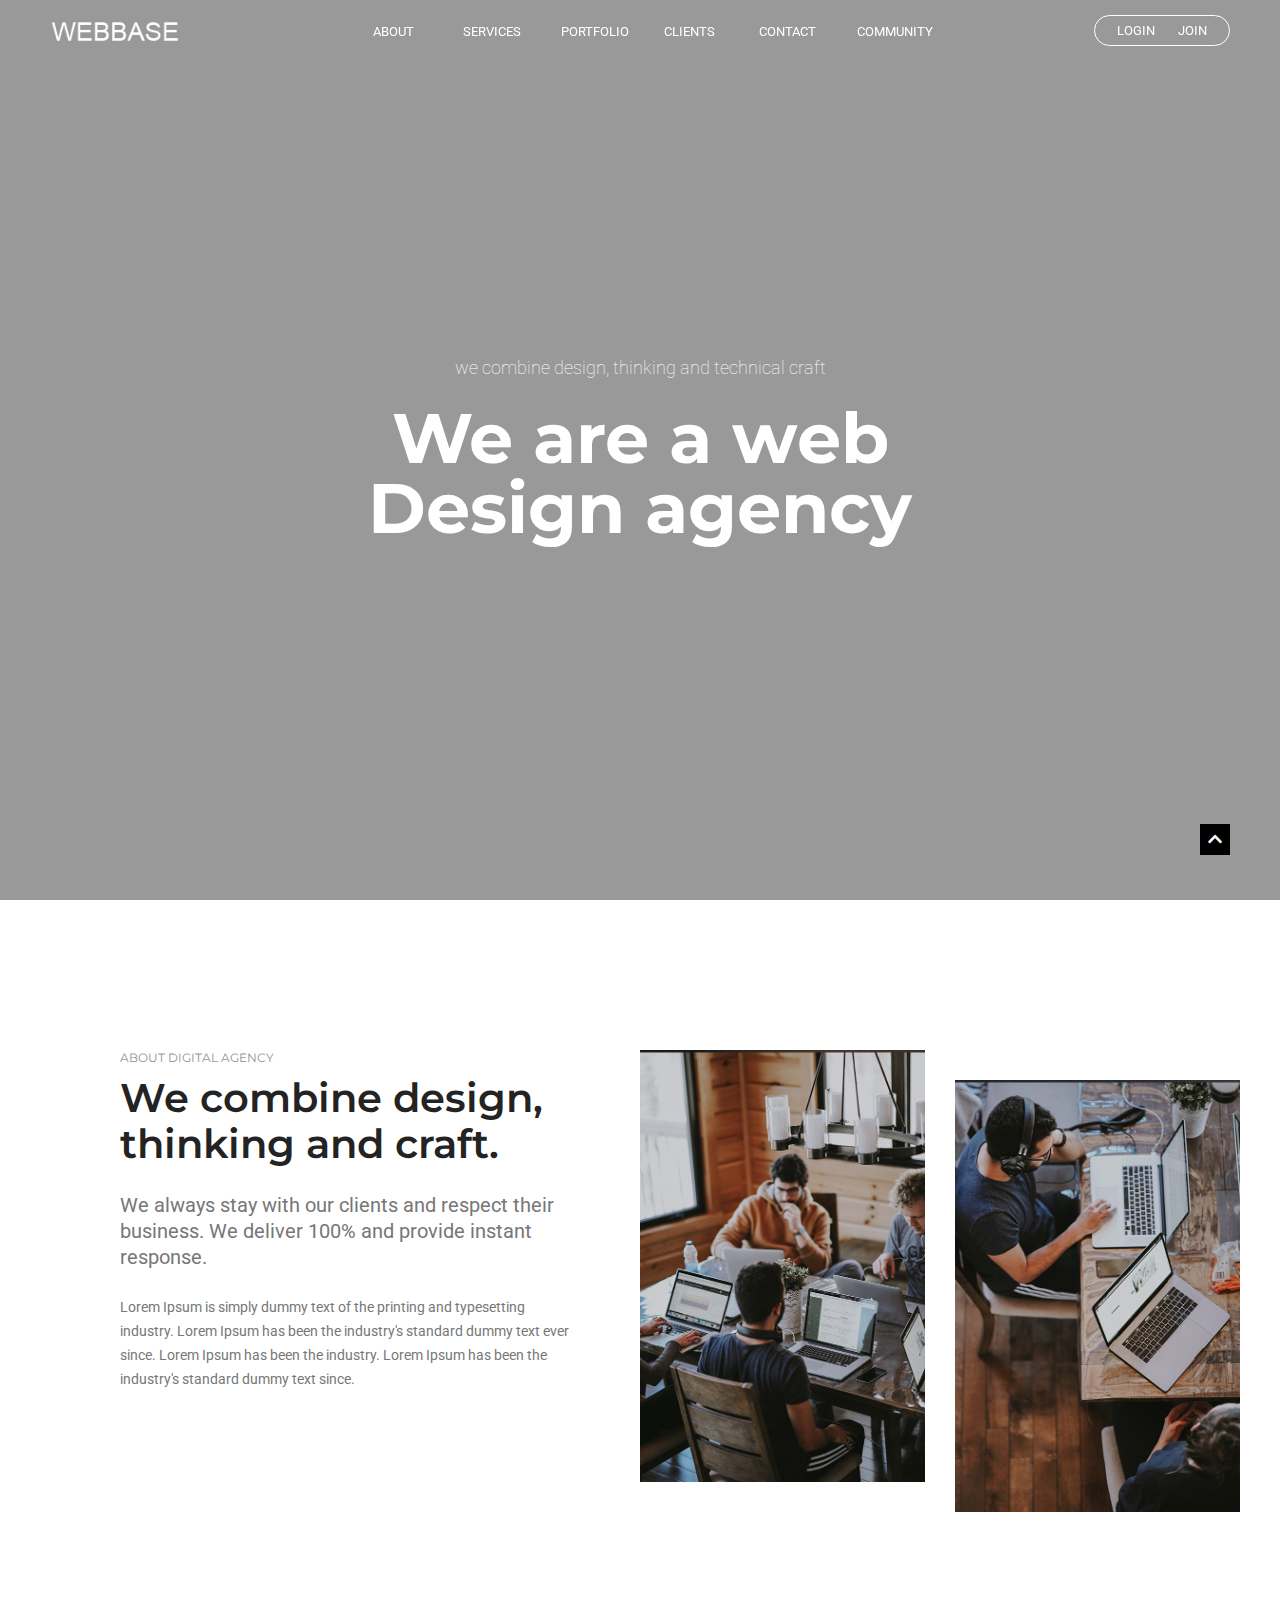
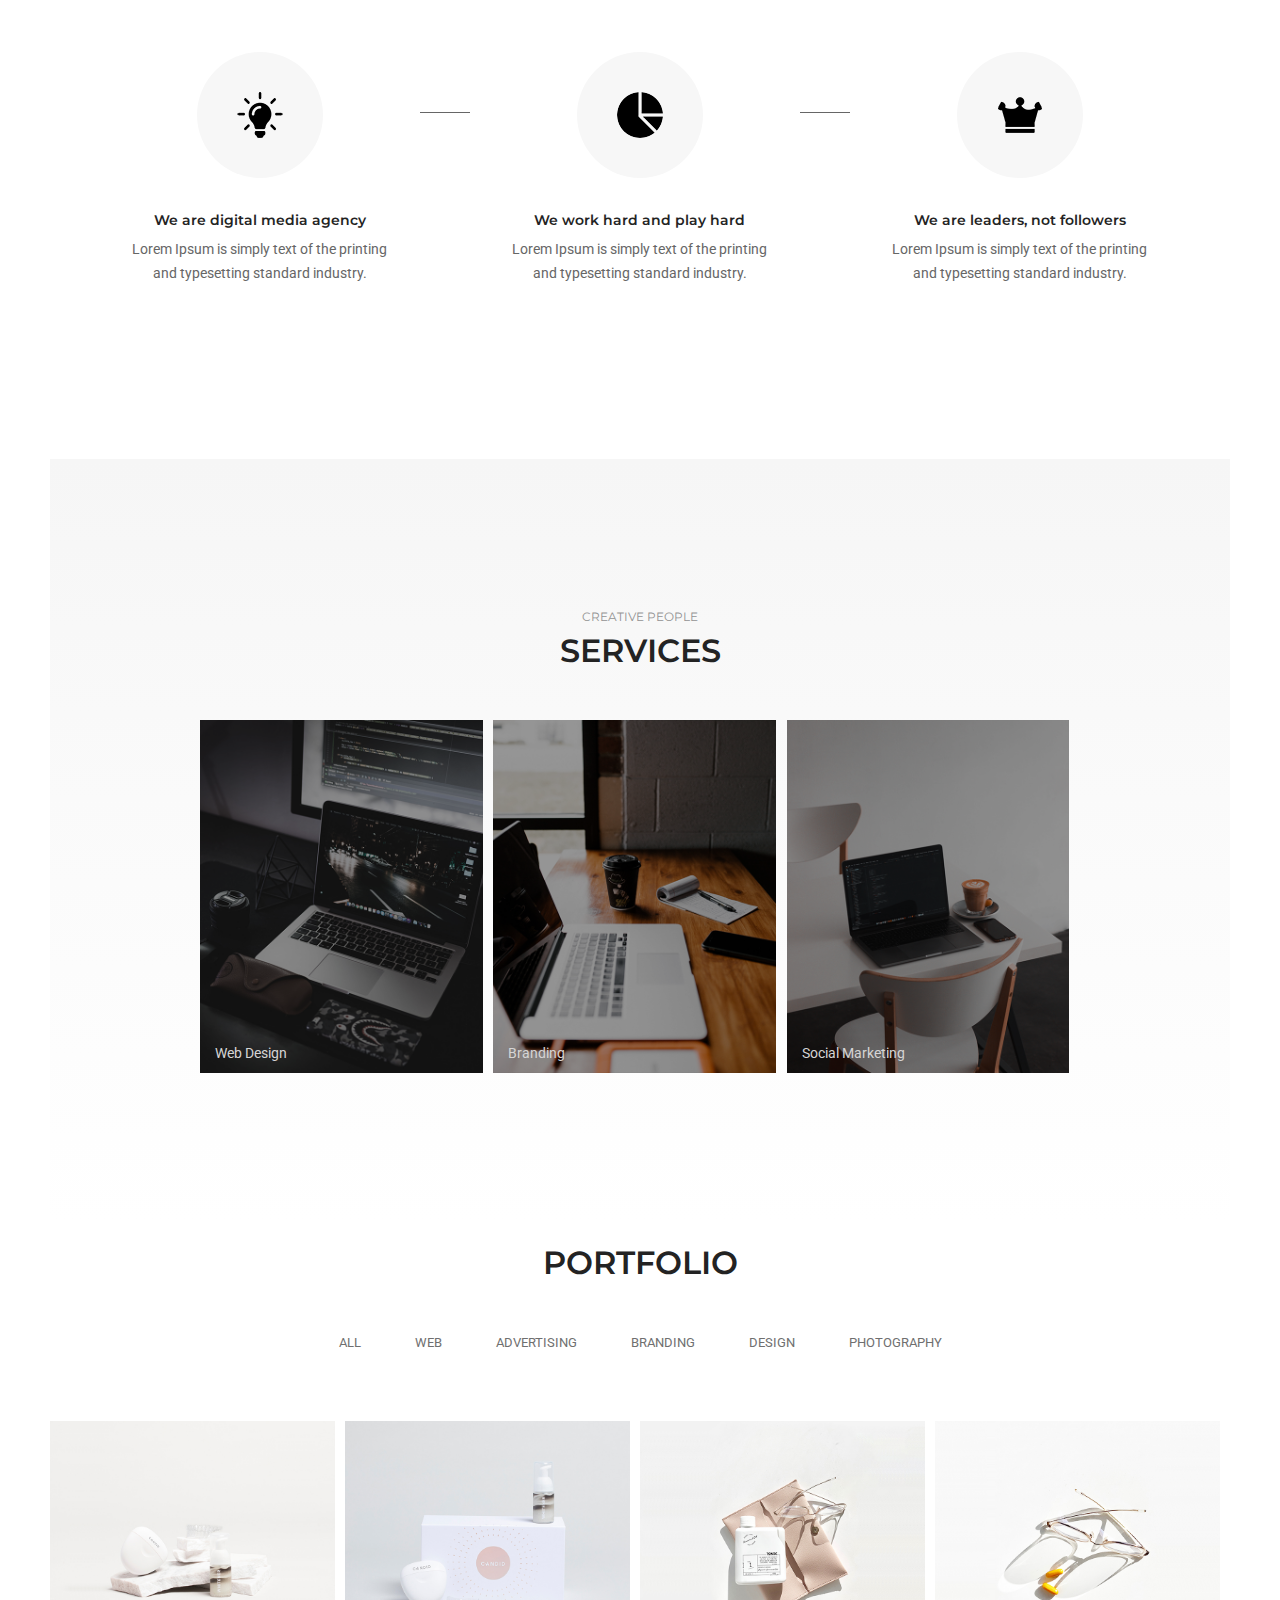
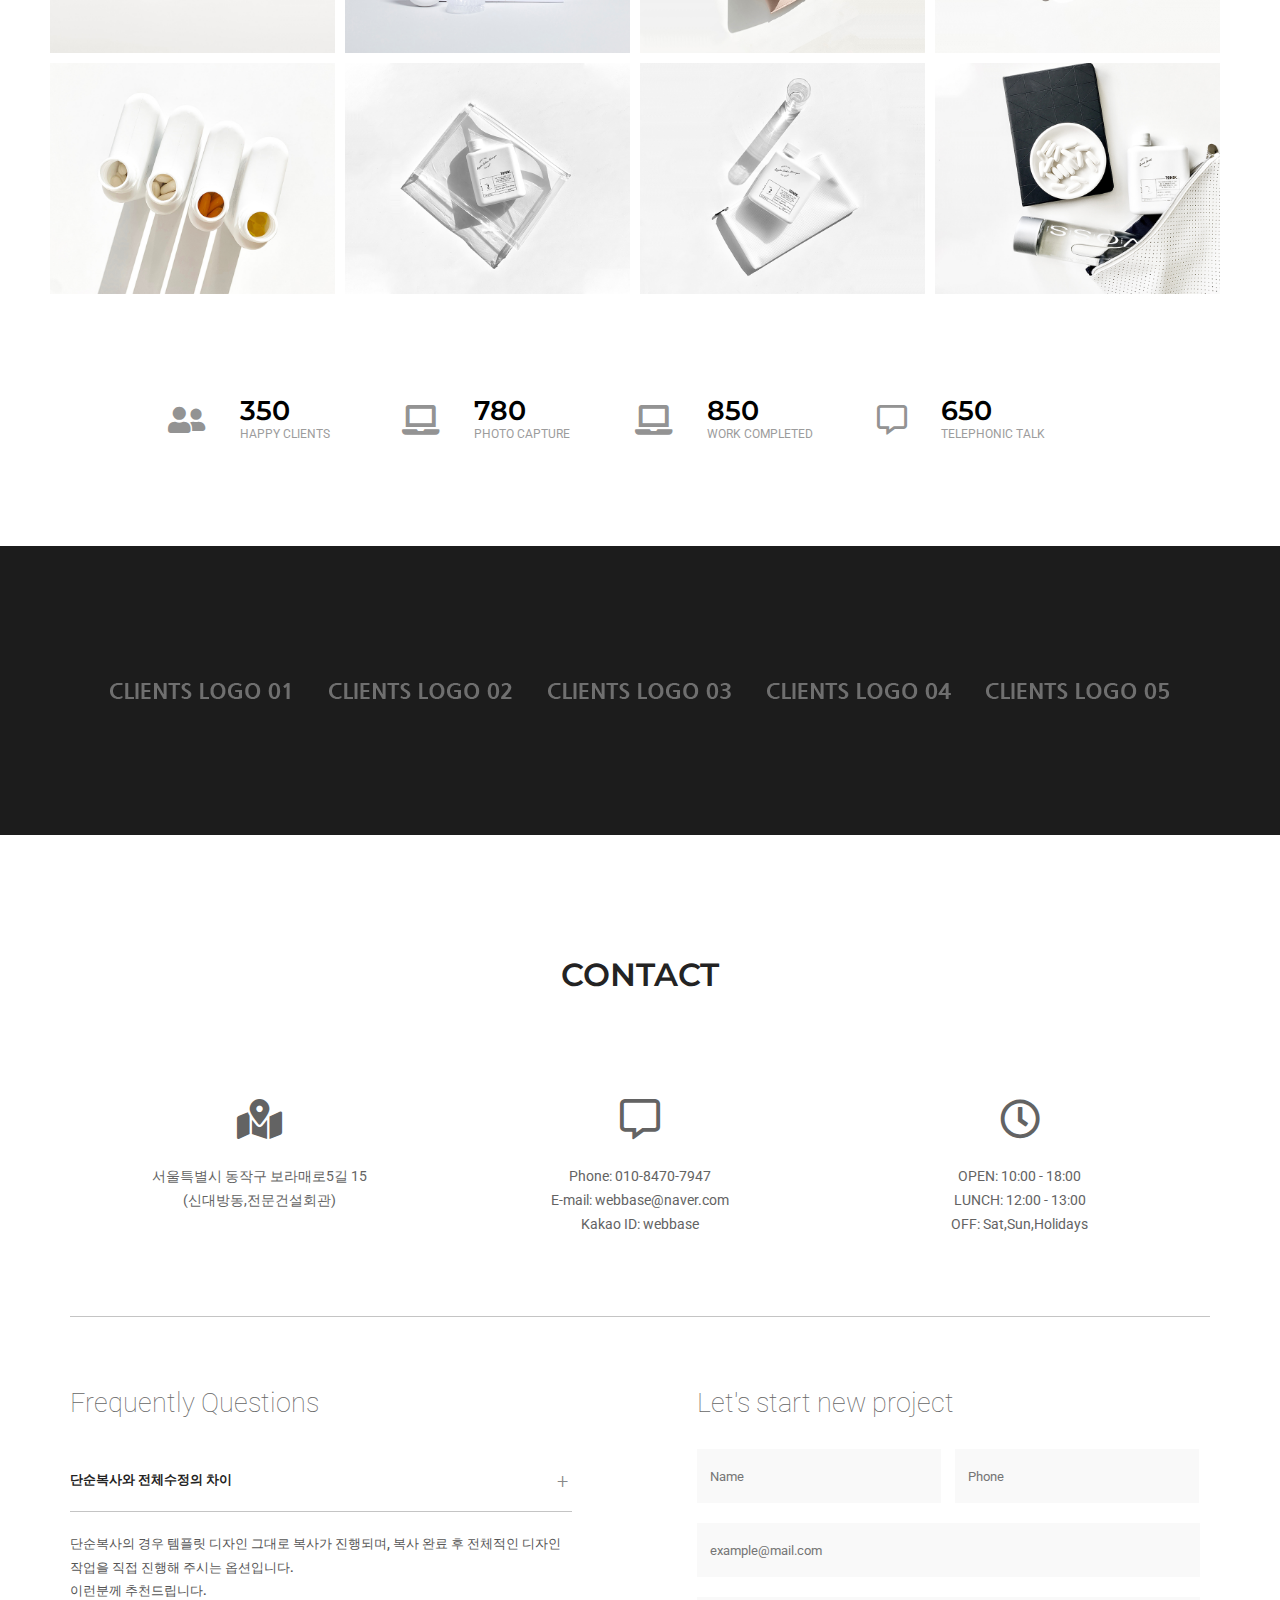
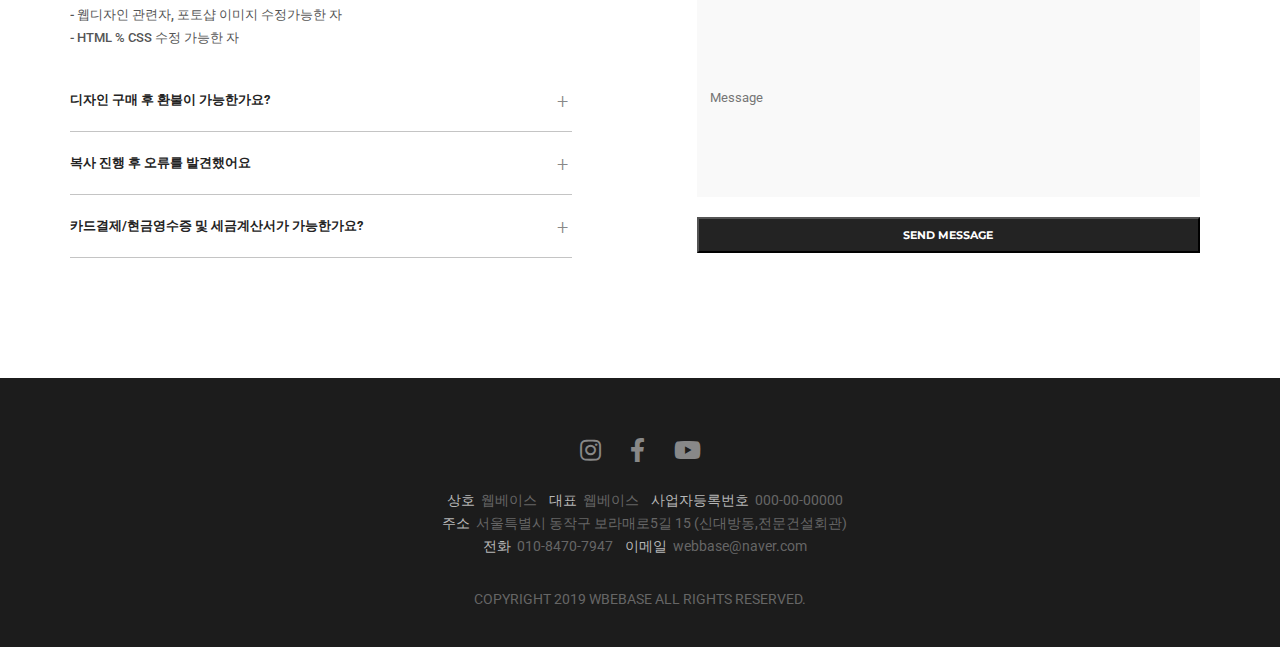
==== commit f3a220ba: "Add files via upload" ====
--- a/index.html
+++ b/index.html
@@ -6,7 +6,7 @@
     <meta name="viewport" content="width=device-width, initial-scale=1.0">
     <title>WEBBASE</title>
     <link rel="stylesheet" href="./css/reset.css">
-    <link rel="stylesheet" href="https://use.fontawesome.com/releases/v5.7.0/css/all.css">
+    <link rel="stylesheet" href="https://use.fontawesome.com/releases/v5.10.2/css/all.css">
     <link rel="stylesheet" href="./css/common.css">
     <link rel="stylesheet" href="./css/index.css">
 </head>
@@ -14,20 +14,21 @@
     
     <header id="header">
         <h1><a href="index.html"><img src="./images/logo-white.png" alt="웹베이스"></a></h1>
-        <nav class="nav">
-         <div class="inner">
-                <ul cf>
-                    <li><a href="#">ABOUT</a></li>
-                    <li><a href="#">SERVICES</a></li>
-                    <li><a href="#">PORTFOLIO</a></li>
-                    <li><a href="#">CLIENTS</a></li>
-                    <li><a href="#">CONTACT</a></li>
-                </ul>
-         </div>
+        <nav id="nav">
+            <ul cf>
+                <li><a href="#">ABOUT</a></li>
+                <li><a href="#">SERVICES</a></li>
+                <li><a href="#">PORTFOLIO</a></li>
+                <li><a href="#">CLIENTS</a></li>
+                <li><a href="#">CONTACT</a></li>
+                <li><a href="#">COMMUNITY</a></li>
+            </ul>
         </nav>
-        <div class="contactbtn">
-            <a href="tel:01084707947"><i class="fas fa-mobile-alt"></i>010-8470-7947</a>
-        </div>
+        <div class="login">
+            <a href="login.html">LOGIN</a>
+            <a href="#">JOIN</a>
+        </div>
+        
     </header>
     
     <main id="main">
@@ -127,14 +128,15 @@
                 <li><a href="#">DESIGN</a></li>
                 <li><a href="#">PHOTOGRAPHY</a></li>
             </ul>
+
             <ul class="product cf">
                <li>
                    <a href="#">
                        <div class="imgbox2">
                            <img src="./images/portfolio-item01.jpg" alt="">
                            <div class="textbox">
-                               <p>HERBAL BEAUTY SALON</p>
-                               <p><span>BRANDING AND IDENTITY</span></p>
+                               <p>HERBAL BEAUTY SALON
+                               <span>BRANDING AND IDENTITY</span></p>
                             </div>
                        </div>
                     </a>
@@ -144,8 +146,8 @@
                     <div class="imgbox2">
                         <img src="./images/portfolio-item02.jpg" alt="">
                         <div class="textbox">
-                            <p>HERBAL BEAUTY SALON</p>
-                            <p><span>BRANDING AND IDENTITY</span></p>
+                            <p>TAILORING INTERIOR
+                            <span>BRANDING AND BROCHURE</span></p>
                         </div>
                     </div>
                     </a>
@@ -155,8 +157,8 @@
                     <div class="imgbox2">
                         <img src="./images/portfolio-item03.jpg" alt="">
                         <div class="textbox">
-                            <p>HERBAL BEAUTY SALON</p>
-                            <p><span>BRANDING AND IDENTITY</span></p>
+                            <p>PIXFLOW STUDIO
+                            <span>BRANDING AND IDENTITY</span></p>
                         </div>
                     </div>
                     </a>
@@ -166,8 +168,8 @@
                     <div class="imgbox2">
                         <img src="./images/portfolio-item04.jpg" alt="">
                         <div class="textbox">
-                            <p>HERBAL BEAUTY SALON</p>
-                            <p><span>BRANDING AND IDENTITY</span></p>
+                            <p>DESIGNBLAST INC
+                            <span>WEB AND PHOTOGRAPHY</span></p>
                         </div>
                     </div>
                     </a>
@@ -177,8 +179,8 @@
                     <div class="imgbox2">
                         <img src="./images/portfolio-item05.jpg" alt="">
                         <div class="textbox">
-                            <p>HERBAL BEAUTY SALON</p>
-                            <p><span>BRANDING AND IDENTITY</span></p>
+                            <p>HARDDOT STONE
+                            <span>BRANDING AND IDENTITY</span></p>
                         </div>
                     </div>
                     </a>
@@ -188,8 +190,8 @@
                     <div class="imgbox2">
                         <img src="./images/portfolio-item06.jpg" alt="">
                         <div class="textbox">
-                            <p>HERBAL BEAUTY SALON</p>
-                            <p><span>BRANDING AND IDENTITY</span></p>
+                            <p>EDUCAMP SCHOOL
+                            <span>BRANDING AND IDENTITY</span></p>
                         </div>
                     </div>
                     </a>
@@ -199,8 +201,8 @@
                     <div class="imgbox2">
                         <img src="./images/portfolio-item07.jpg" alt="">
                         <div class="textbox">
-                            <p>HERBAL BEAUTY SALON</p>
-                            <p><span>BRANDING AND IDENTITY</span></p>
+                            <p>THIRD EYE GLASSES
+                            <span>BRANDING AND BROCHURE</span></p>
                         </div>
                     </div>
                     </a>
@@ -210,17 +212,170 @@
                     <div class="imgbox2">
                         <img src="./images/portfolio-item08.jpg" alt="">
                         <div class="textbox">
-                            <p>HERBAL BEAUTY SALON</p>
-                            <p><span>BRANDING AND IDENTITY</span></p>
-                        </div>
-                    </div>
-                    </a>
-                </li>
-            </ul>
-        </div>
-        
+                            <p>VIOLATOR SERIES
+                            <span>WEB AND PHOTOGRAPHY</span></p>
+                        </div>
+                    </div>
+                    </a>
+                </li>
+            </ul>
+
+            <ul class="number">
+                <li>
+                    <div class="icon">
+                        <i class="fas fa-user-friends"></i>
+                    </div>
+                    <div class="text">
+                        <p>
+                            350
+                            <span>HAPPY CLIENTS</span>
+                        </p>
+                    </div>
+                </li>
+                <li>
+                    <div class="icon">
+                        <i class="fas fa-laptop"></i>
+                    </div>
+                    <div class="text">
+                        <p>
+                            780
+                            <span>PHOTO CAPTURE</span>
+                        </p>
+                    </div>
+                </li>
+                <li>
+                    <div class="icon">
+                        <i class="fas fa-laptop"></i>
+                    </div>
+                    <div class="text">
+                        <p>
+                            850
+                            <span>WORK COMPLETED</span>
+                        </p>
+                    </div>
+                </li>
+                <li>
+                    <div class="icon">
+                        <i class="far fa-comment-alt"></i>
+                    </div>
+                    <div class="text">
+                        <p>
+                            650
+                            <span>TELEPHONIC TALK</span>
+                        </p>
+                    </div>
+                </li>
+            </ul>
+
+            <div class="client">
+                <ul class="clientlogo">
+                    <div class="inner">
+                        <li><img src="./images/clients-logo1.png" alt=""></li>
+                        <li><img src="./images/clients-logo2.png" alt=""></li>
+                        <li><img src="./images/clients-logo3.png" alt=""></li>
+                        <li><img src="./images/clients-logo4.png" alt=""></li>
+                        <li><img src="./images/clients-logo5.png" alt=""></li>
+                    </div>
+                </ul>
+            </div>
+        </div>
+
+        <div class="contact inner">
+            <h3>CONTACT</h3>
+            <div class="icon">
+                 <ul>
+                    <li>
+                        <i class="fas fa-map-marked-alt"></i>
+                        <div class="ctext">
+                            <p>서울특별시 동작구 보라매로5길 15</p>
+                            <p>(신대방동,전문건설회관)</p>
+                        </div>
+                    </li>
+    
+                    <li>
+                        <i class="far fa-comment-alt"></i>
+                        <div class="ctext">
+                            <p>Phone: 010-8470-7947</p>
+                            <p>E-mail: webbase@naver.com</p>
+                            <p>Kakao ID: webbase</p>
+                        </div>
+                    </li>
+    
+                    <li>
+                        <i class="far fa-clock"></i>
+                        <div class="ctext">
+                            <p>OPEN: 10:00 - 18:00</p>
+                            <p>LUNCH: 12:00 - 13:00</p>
+                            <p>OFF: Sat,Sun,Holidays</p>
+                        </div>
+                    </li>
+                 </ul>
+            </div>
+
+            <div class="qna">
+                <h5>Frequently Questions</h5>
+                <a href="#">단순복사와 전체수정의 차이</a>
+                <div class="text">    
+                    <p>단순복사의 경우 템플릿 디자인 그대로 복사가 진행되며, 복사 완료 후 전체적인 디자인 작업을 직접 진행해 주시는 옵션입니다.</p>
+                    <p>이런분께 추천드립니다.</p>
+                    <p>- 웹디자인 관련자, 포토샵 이미지 수정가능한 자</p>
+                    <p>- HTML % CSS 수정 가능한 자</p>
+                </div>    
+                <a href="#">디자인 구매 후 환불이 가능한가요?</a> 
+                <a href="#">복사 진행 후 오류를 발견했어요</a> 
+                <a href="#">카드결제/현금영수증 및 세금계산서가 가능한가요?</a>     
+            </div>
+
+            <div class="project">
+                <h5>Let's start new project</h5>
+                <div class="projectBox">
+                    <form action="#" method="POST">
+                        <fieldset>
+                            <legend>Let's start new project</legend>
+                            <p>
+                                <label for="name">이름</label>
+                                <input type="text" name="name" id="name" placeholder="Name">
+                                <label for="phone">전화번호</label>
+                                <input type="text" name="phone" id="phone" placeholder="Phone">
+                            </p>
+                            <p>
+                                <label for="email">이메일</label>
+                                <input type="text" name="email" id="email" placeholder="example@mail.com">
+                            </p>
+                            <p>
+                                <label for="message">메세지</label>
+                                <input type="text" name="message" id="message" placeholder="Message">
+                            </p>
+                        </fieldset>
+                        <button type="submit">SEND MESSAGE</button>
+                    </form>
+                </div>
+            </div>
+        </div>
     </main>
-    <footer id="footer"></footer>
-    <gotop class="gotop"></gotop>
+
+    <footer id="footer">
+        <div class="sns">
+            <a href="#"><i class="fab fa-instagram"></i></a>
+            <a href="#"><i class="fab fa-facebook-f"></i></a>
+            <a href="#"><i class="fab fa-youtube"></i></a>
+        </div>
+        <div class="info">
+            <p>
+                <span>상호</span>웹베이스 <span>대표</span>웹베이스 <span>사업자등록번호</span>000-00-00000
+            </p>
+            <p>
+                <span>주소</span>서울특별시 동작구 보라매로5길 15 (신대방동,전문건설회관)
+            </p>
+            <p>
+               <span> 전화</span>010-8470-7947 <span>이메일</span>webbase@naver.com
+            </p>
+        </div>
+        <p>COPYRIGHT 2019 WBEBASE ALL RIGHTS RESERVED.</p>
+    </footer>
+
+    <gotop class="gotop">
+        <a href=""><i class="fas fa-chevron-up"></i></a>
+    </gotop>
 </body>
 </html>--- a/css/common.css
+++ b/css/common.css
@@ -1,33 +1,99 @@
 @charset "utf-8";
+@import url('https://fonts.googleapis.com/css2?family=Montserrat:wght@500;600;700&family=Roboto:wght@500;700&display=swap');
+/* font-family: 'Montserrat', sans-serif;
+font-family: 'Roboto', sans-serif; */
 
+* { font-family: 'Roboto', sans-serif;}
 .inner{ max-width:1140px; margin: 0 auto;}
 
-#header { position: fixed; width:100%; top:0; left:0; z-index: 999;}
+/* header구역 시작 */
+#header { 
+    position: fixed; 
+    width:100%; top:0; left:0; 
+    z-index: 999;
+}
 
-#header h1 img { max-height: 26px; transform: translate(50px,10px);}
-#header .nav {
+#header h1 img { width: 130px; transform: translate(50px,10px);}
+#header #nav {
     position: absolute;
-    top:18%; left: 50%;
-    margin-left: -262px;
+    top:50%; left: 50%;
+    transform: translate(-50%,5px);
 }
-#header .nav li {
+
+#header #nav li {
     float: left;
+    width:16.666%;
     text-align: center;
-    width:16.6666%;
-    padding: 17px 27px;
-    font-size: 12px;
+    padding: 0 20px 17px;
+    font-size: 13px;
     color: #fff;
-    font-weight: bold;
 }
-#header .contactbtn {
+
+#header .login {
     position: absolute;
     top:15px; right:50px; 
-    font-size: 14px;
+    font-size: 13px;
     color: #fff;
     border: 1px solid #fff;
     border-radius: 50px;
     padding: 7px 22px;
 }
-#header .contactbtn a i {padding-right:5px; }
+.login a:first-child {
+    position: relative;
+    padding-right: 20px;
+}
+.login a:first-child::after {
+    content: '';
+    width: 1px; height: 12px;
+    background-color: #999;
+    position: absolute;
+    top: 1px; right: 5px;
+}
+/* header구역 끝 */
+
+/* footer구역 시작 */
+#footer {
+    background-color: #1c1c1c;
+    color: #666;
+    font-size: 14px;
+    text-align: center;
+    padding: 60px 0 40px;
+}
+
+#footer .sns i {
+    font-size: 24px;
+    padding: 0 13px;
+    color: #888;
+    transition: all 0.3s;
+}
+
+#footer .sns i:hover {
+    color: #c7c7c7;
+}
+
+#footer .info {
+    padding: 30px;
+}
+
+#footer .info span {
+    color: #b7b7b7;
+    padding: 0 6px 5px 9px;
+    display: inline-block;
+}
+/* footer구역 끝 */
+
+.gotop {
+    position: fixed;
+    right: 50px; 
+    bottom: 45px;
+    background-color: #000;
+    color: #fff;
+    padding: 6px 8px;
+    transition: all 0.3s;
+}
+
+.gotop:hover {
+    background-color: #777;
+}
 
 
--- a/css/index.css
+++ b/css/index.css
@@ -1,30 +1,38 @@
 @charset "utf-8";
-@import url('https://fonts.googleapis.com/css2?family=Montserrat:wght@600;700&family=Roboto:wght@300&display=swap');
+@import url('https://fonts.googleapis.com/css2?family=Montserrat:wght@500;600;700&family=Roboto:wght@300;400;500;700&display=swap');
 /* font-family: 'Montserrat', sans-serif;
 font-family: 'Roboto', sans-serif; */
 
 body {font-family: 'Roboto', sans-serif;}
 
 /* 메인이미지 구역 시작 */
-#main .mainimg .vid { height: 100vh; position: relative; overflow: hidden;}
-#main .mainimg .vid video {
+.mainimg .vid { height: 100vh; position: relative; overflow: hidden;}
+.mainimg .vid video {
     min-width: 100%; min-height: 100%;
     position: absolute; top: 50%; left: 50%; transform: translate(-50%, -50%);
 }
 
-#main .mainimg {position: relative;}
-#main .mainimg .text {
+.mainimg .vid::after {
+    content: '';
+    background-color: rgba(0,0,0,0.4);
+    position: absolute;
+    top: 0; left: 0; right: 0; bottom: 0;
+}
+
+.mainimg {position: relative;}
+.mainimg .text {
     position: absolute;
     top: 50%;  left:50%; 
     transform: translate(-50%,-50%);
     color: #fff;
     text-align: center;
 }
-#main .mainimg .text > p {
+.mainimg .text > p {
     font-size: 18px;
     margin-bottom:25px;
-}
-#main .mainimg .text > h2 {
+    font-weight: lighter;
+}
+.mainimg .text > h2 {
     font-family: 'Montserrat', sans-serif;
     font-size: 70px;
     font-weight: bold;
@@ -34,7 +42,7 @@
 
 
 /* ABOUT 구역 시작 */
-#main .about {padding: 150px 0;}
+.about {padding: 150px 0;}
 /* .abouttext {
 	animation: slide-top 1.2s both;
 }
@@ -42,36 +50,35 @@
     0% { transform: translateY(600px); opacity: 0; }
     100% { transform: translateY(0); opacity: 1;}
 } */
-#main .about .abouttext {
+.about .abouttext {
     float: left;
     width: 50%;
     padding: 0 70px 0 50px;
     color: #777;
 }
-#main .about .abouttext h6 {
+.about .abouttext h6 {
     font-family: 'Montserrat', sans-serif;
     font-size: 12px;
     font-weight:normal;
     color: #939393;
     padding-bottom: 10px;
 }
-#main .about .abouttext h2 {
+.about .abouttext h2 {
     font-family: 'Montserrat', sans-serif;
     font-size: 40px;
     line-height: 46px;
-    font-weight:500;
+    font-weight: 600;
     color: #232323;
 }
-#main .about .abouttext span {
+.about .abouttext span {
     font-size: 20px;
     line-height: 26px;
     padding: 25px 0; 
     display: inline-block;
 }
-#main .about .abouttext p {
+.about .abouttext p {
     font-size: 14px;
     line-height: 24px;
-    font-weight: bold;
 }
 
 /* #main .about .aboutimg img {
@@ -81,105 +88,105 @@
     0% { opacity: 0;}
     100% { opacity: 1;}
 } */
-#main .about .aboutimg img:first-child {
+.about .aboutimg img:first-child {
     float: left;
     width: 25%;
     animation-delay: 0.6s;
 }
-#main .about .aboutimg img:last-child {
+.about .aboutimg img:last-child {
     float: left;
     width: 25%;
     transform: translate(30px,30px);
     animation-delay: 0.8s;
 }
 
-#main .about .icon { padding-top: 170px; display: inline-block;}
-#main .about .icon > ul > li {
+.about .icon { padding-top: 170px; display: inline-block;}
+.about .icon > ul > li {
     text-align: center;
     float: left;
     width: 33.3333%;
     position: relative;
 }
-#main .about .icon img { 
+.about .icon img { 
     background-color: #f7f7f7;
     padding: 40px;
     border-radius: 50%;
 }
-#main .about .icon p {  
+.about .icon p {  
     padding: 0 50px;
     color: #666;
     font-size: 14px;
-    font-weight: bold;
     line-height: 24px;
 }
-#main .about .icon span {
+.about .icon span {
     margin: 30px 0 5px;
     display: inline-block;
     color: #232323;
     font-size: 14px;
-    font-family: 'Montserrat', sans-serif
-}
-#main .about .icon > ul > li::after {
+    font-family: 'Montserrat', sans-serif;
+    font-weight: 600;
+}
+.about .icon > ul > li::after {
     content: '';
     width: 50px; height: 1px; background-color: #666;
     position: absolute; left: 350px; top: 60px;
 }
-#main .about .icon > ul > li:last-child::after {content: none;}
+.about .icon > ul > li:last-child::after {content: none;}
 /* ABOUT 구역 끝 */
 
 
 /* SERVICE 구역 시작 */
-#main .service {
-    background-image: linear-gradient(180deg,#f6f6f6,#fff);
+.service {
+    background-image: linear-gradient(to top,#fff,#f6f6f6);
     margin: 20px 50px; padding: 150px;
 }
-#main .service > ul {position: relative;}
-#main .service > ul > li {float: left; width:32.133%}
-#main .service h6 {
+.service > ul {position: relative;}
+.service > ul > li {float: left; width:32.133%}
+.service h6 {
     font-size: 12px; color: #939393;
     font-family: 'Montserrat', sans-serif;
     padding-bottom: 7px; text-align: center;
 }
 
-#main  h3 {
+h3{
     font-size: 32px; color: #232323;
     font-family: 'Montserrat', sans-serif;
-    text-align: center; font-weight: normal;
-    padding-bottom: 80px;
-}
-#main .service ul li:nth-child(2) {margin: 0 1.2%;}
-#main .imgbox { background-color: #000; overflow: hidden;}
-#main .service ul li img { transition: all 0.3s; opacity: 0.6;}
-#main .service ul li:hover img {
+    text-align: center; font-weight: 600;
+    padding-bottom: 50px;
+}
+.service ul li:nth-child(2) {margin: 0 1.2%;}
+.imgbox { background-color: #000; overflow: hidden;}
+.service ul li img { transition: all 0.3s; opacity: 0.6;}
+.service ul li:hover img {
     transform: scale(1.2);
 }
-#main .service > ul > li { position: relative; overflow: hidden;}
-#main .service > ul > li .text {
+.service > ul > li { position: relative; overflow: hidden;}
+.service > ul > li .text {
     position: absolute; top: 92%; left: 15px;
     color: #fff; transition: all 0.3s ease-out; 
 } 
-#main .service > ul > li:hover .text { top: 58%;}
-#main .service > ul > li:first-child:hover .text { top: 68%;}
-#main .service > ul > li .line {
+.service > ul > li:hover .text { top: 58%;}
+.service > ul > li:first-child:hover .text { top: 68%;}
+.service > ul > li .line {
     position: absolute; bottom:153px; left:0px;
     width: 0%; height: 1px; 
     background-color: #c4c4c4;
     transition: all 0.5s;
 }
-#main .service > ul > li:first-child .line{
+.service > ul > li:first-child .line{
     position: absolute; bottom:103px; left:0px;
     width: 0%; height: 1px; 
     background-color: #c4c4c4;
     transition: all 0.5s;
 }
-#main .service > ul > li:hover .line {
+.service > ul > li:hover .line {
     width: 70%;
 }
-#main .service .text p { 
+.service .text p { 
     font-size: 14px; color:#d6d5d5; 
-    font-weight: bold; padding-bottom: 20px;
-}
-#main .service .text span { 
+    padding-bottom: 20px;
+}
+.service .text span { 
     font-size: 17px; color:#fff; 
     font-family: 'Montserrat', sans-serif;
     font-weight: normal; display: inline-block;
@@ -193,11 +200,22 @@
 #main .portfolio {  font-family: 'Montserrat', sans-serif;}
 #main .portfolio .category {
     text-align: center; 
+    margin-bottom: 70px;
 }
 #main .portfolio .category li {
     display: inline-block; 
-    font-size: 12px; color: #6f6f6f;
-    padding: 30px 25px 80px ;
+    font-size: 13px; color: #6f6f6f;
+    margin-right: 50px;
+    font-family: 'Montserrat', sans-serif;
+    transition: all 0.3s;
+}
+#main .portfolio .category li:hover {
+    border-bottom: 1px solid #999;
+    color: #3d3d3d;
+}
+
+#main .portfolio .category li:last-child {
+    margin-right: 0px;
 }
 #main .portfolio .product { padding: 0 50px 50px;}
 #main .portfolio .product li {
@@ -205,22 +223,198 @@
     width:25%;
     padding: 0 10px 10px 0
 }
-#main .portfolio .product .imgbox2 {
-    overflow: hidden; background-color: #000; position: relative;
+
+#main .portfolio .product .imgbox2 {position: relative; overflow: hidden;}
+#main .portfolio .product .imgbox2::after {
+    content: '';
+    position: absolute; top: 20px; left: 20px; right: 20px; bottom: 20px;
+    background-color: rgba(0,0,0,0); transition: all 0.3s;
+}
+#main .portfolio .product li:hover .imgbox2::after{
+    background-color: rgba(0,0,0,0.8);
 }
 #main .portfolio .product img {transition: all 0.3s;}
 #main .portfolio .product .imgbox2:hover img {
-    transform: scale(1.1); opacity: 0.2;
+    transform: scale(1.1); 
 }
 #main .portfolio .product .textbox {
     text-align: center;
     color: #fff;
-    position: absolute; top: 50%; width: 100%; text-align: center;
-    transform: translateY(-50%); opacity: 0;
+    position: absolute; top: 50%; left: 50%; text-align: center;
+    transform: translate(-50%,-50%); opacity: 0; z-index: 999;
 }
 #main .portfolio .product div:hover .textbox {opacity: 1;}
 .portfolio .product .textbox p {
+    font-size: 15px;
+    white-space: nowrap;
+}
+.portfolio .product .textbox span { 
+    font-size: 11px; color: #939393;
+    display: block; padding-top: 7px;
+}
+
+.portfolio .number {
+    text-align: center;
+    overflow: hidden; padding: 40px 200px 30px 130px;
+}
+.portfolio .number li {
+    float: left; width: 25%;
+}
+.portfolio .number li .icon {
+    display: inline-block;
+    font-size: 30px; color: #939393;
+    padding-right: 30px; vertical-align: middle;
+}
+.portfolio .number li .text {
+    display: inline-block;
+    font-size: 27px;
+    text-align: left; 
+    vertical-align: middle;
+}
+.portfolio .number .text p {
+    font-family: 'Montserrat', sans-serif;
+    font-weight: 600;
+    padding-bottom: 5px;
+}
+.portfolio .number .text span {
+    display: block; font-size: 12px;
+    color: #9c9c9c; 
+    font-family: 'Roboto', sans-serif;
+    font-weight: 400;
+}
+
+.portfolio .client { padding: 70px 0;}
+.client .clientlogo {
+    background-color: #1c1c1c;
+    text-align: center;
+    padding: 120px 0;
+    margin-bottom: 50px;
+}
+.portfolio .clientlogo li {
+    display: inline-block;
+    padding-right: 25px;
+}
+.portfolio .clientlogo li:last-of-type { padding-right: 0}
+/* PORTFOLIO 구역 끝 */
+
+
+/* CONTACT 구역 시작 */
+#main .contact .icon { 
+    text-align: center; padding: 30px 0 80px; 
+    overflow: hidden;
+    border-bottom: 1px solid #c4c4c4;
+    margin-bottom: 70px;
+}
+.contact .icon li {
+    float: left; width: 33.3333%;
+}
+.contact .icon li i { font-size: 40px; color: #636363; padding: 25px 0; }
+.contact .icon .ctext { 
+    font-size: 14px; color: #636363;
+    line-height: 24px; 
+}
+
+#main .contact {
+    overflow: hidden;
+    margin-bottom: 120px;
+}
+
+#main .contact .qna,
+#main .contact .project {
+    float: left;
+    width: 44%;
+}
+
+#main .contact .qna {
+    margin-right: 11%;
+}
+
+.contact .qna a {
+    font-size: 13px;
+    color: #232323;
+    font-weight: bold;
+    border-bottom: 1px solid #c4c4c4;
+    position: relative;
+    display: inline-block;
+    width: 100%;
+    padding: 22px 0;
+}
+
+.contact .qna .text {
+    padding: 20px 0;
+}
+
+.contact .qna .text p {
+    line-height: 1.8em;
     font-size: 14px;
-}
-.portfolio .product .textbox span { font-size: 11px; color: #939393;}
-
+    font-weight: 500;
+}
+
+.contact .qna a::after {
+    content: '+';
+    color: #888;
+    font-size: 20px;
+    font-weight: 300;
+    position: absolute;
+    top: 20px;
+    right: 4px;
+}
+
+.contact .qna .text p {
+    color: #555;
+    font-size: 13px;
+}
+
+.contact h5 {
+    font-size: 27px;
+    color: #666;
+    margin-bottom: 30px;
+    font-weight: lighter;
+}
+.contact .projectBox label {
+    position: absolute; 
+    width: 0; height: 0;
+    line-height: 0;
+    font-size: 0;
+    overflow: hidden;
+    text-indent: -9999px;
+}
+.contact .projectBox input {
+    width: 244px;
+    height: 54px;
+    border: none;
+    background-color: #f9f9f9;
+    text-indent: 1em;
+    margin-bottom: 20px;
+}
+
+.contact .projectBox #phone {
+    margin-left: 10px;
+}
+
+.contact .projectBox #email {
+    width: 503px;
+}
+
+.contact .projectBox #message {
+    width: 503px;
+    height: 200px;
+}
+
+.contact .projectBox button {
+    width: 503px;
+    height: 36px;
+    background-color: #232323;
+    color: #fff;
+    font-family: 'Montserrat', sans-serif;
+    font-size: 11px;
+    font-weight: bold;
+    transition: all 0.3s;
+}
+
+.contact .projectBox button:hover {
+    background-color: #fff;
+    color: #000;
+}
+/* CONTACT 구역 끝 */ 
+
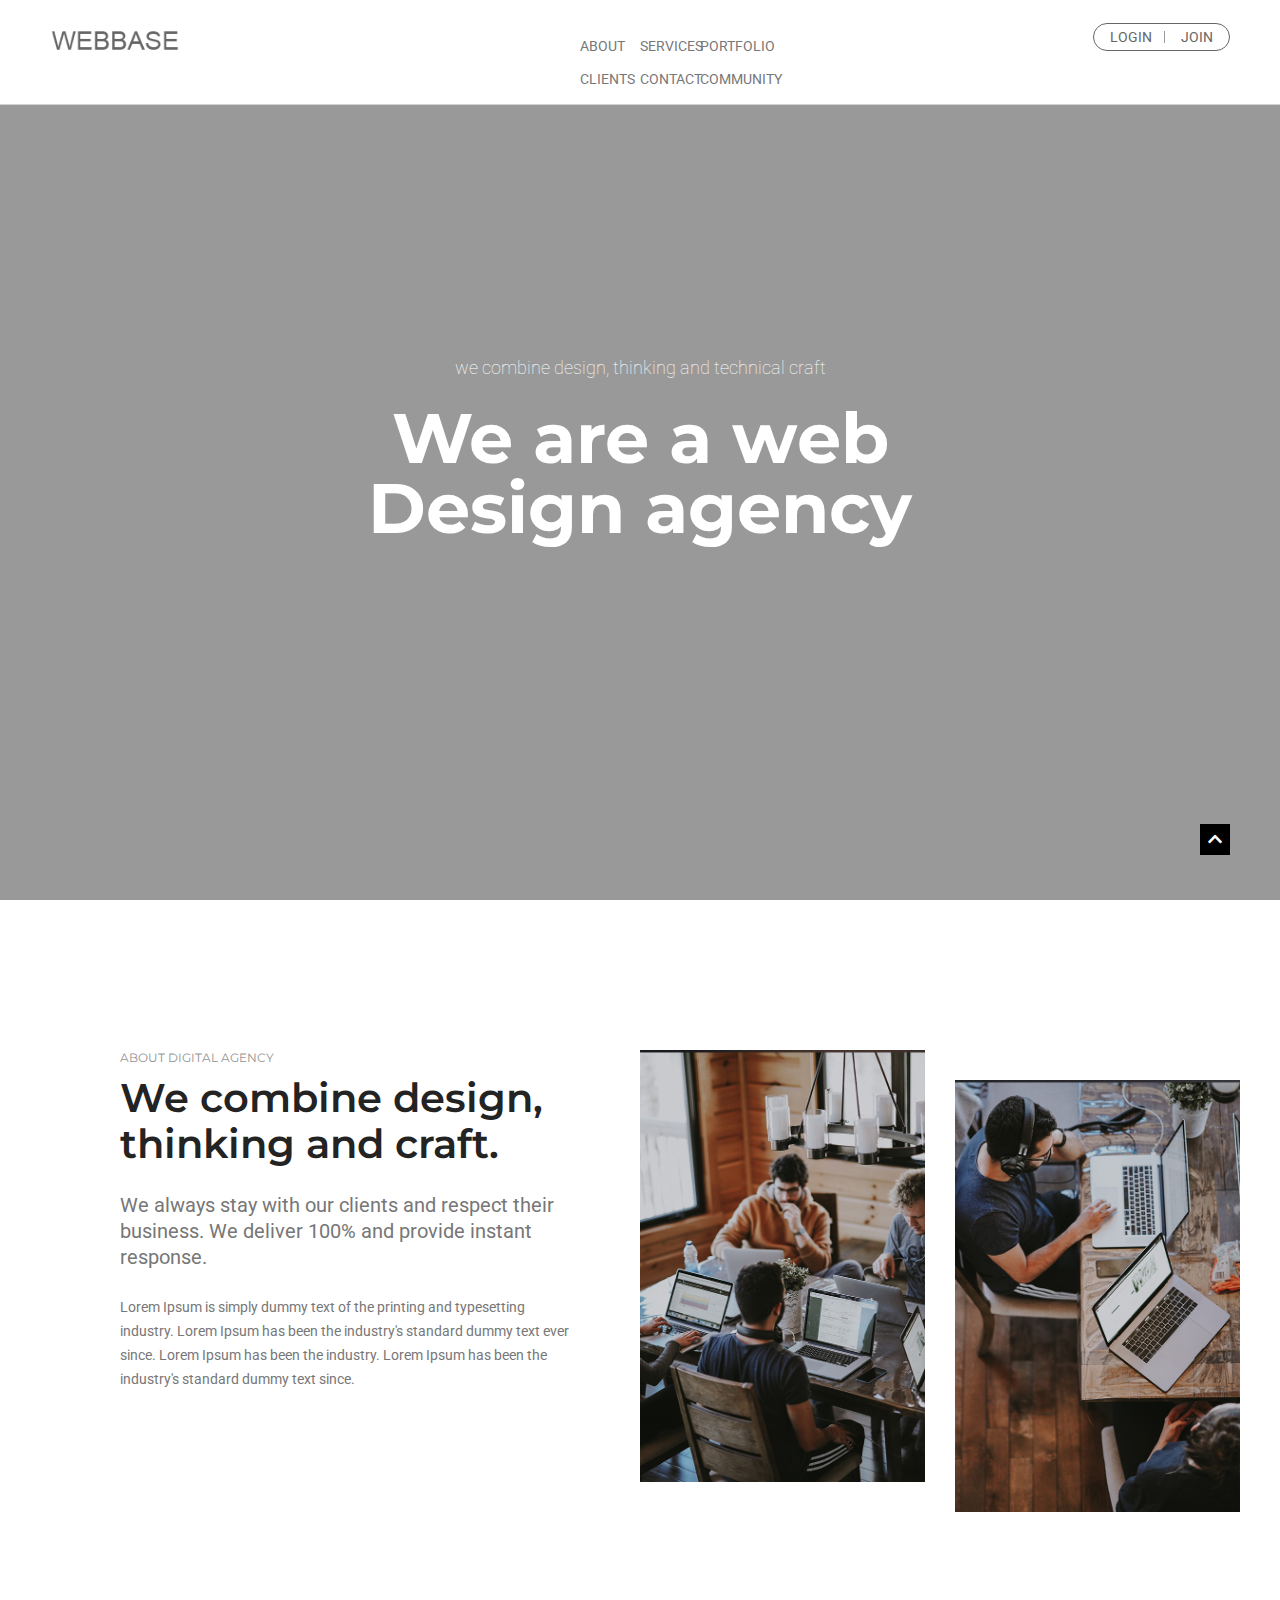
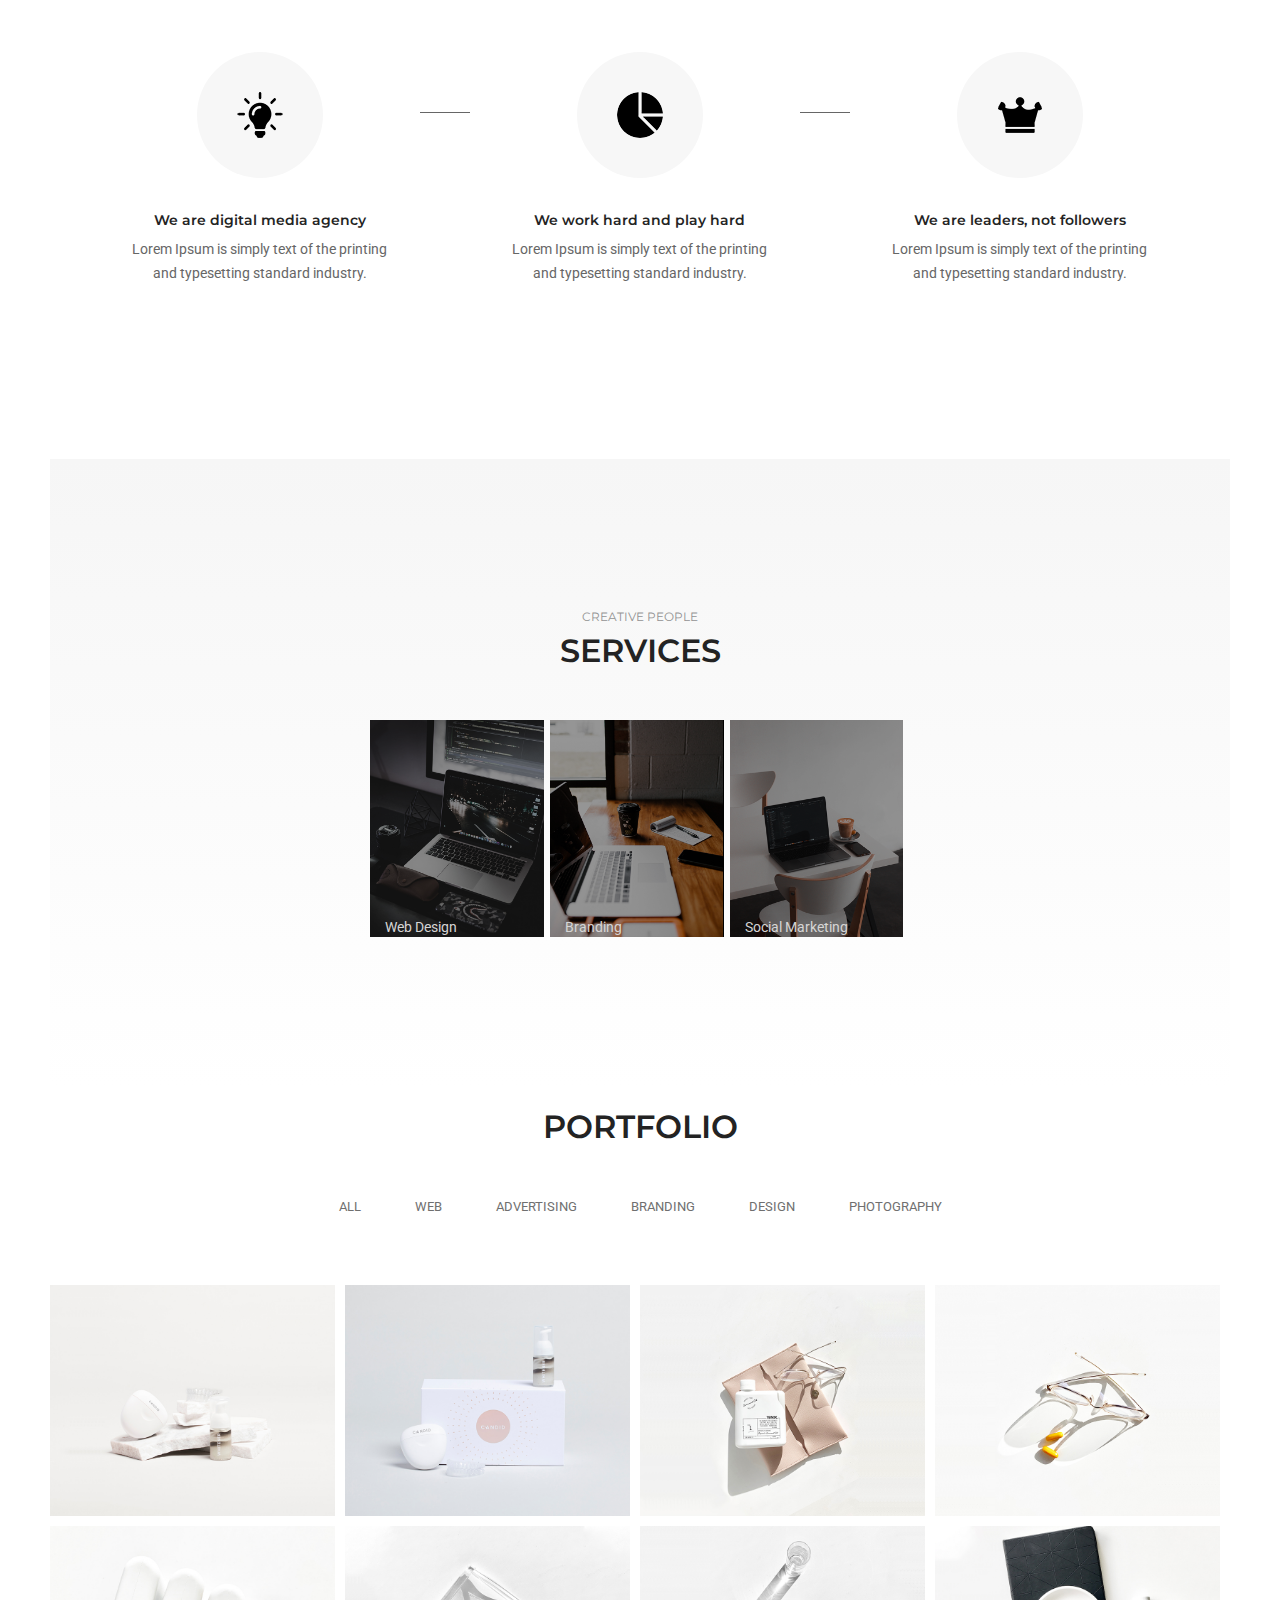
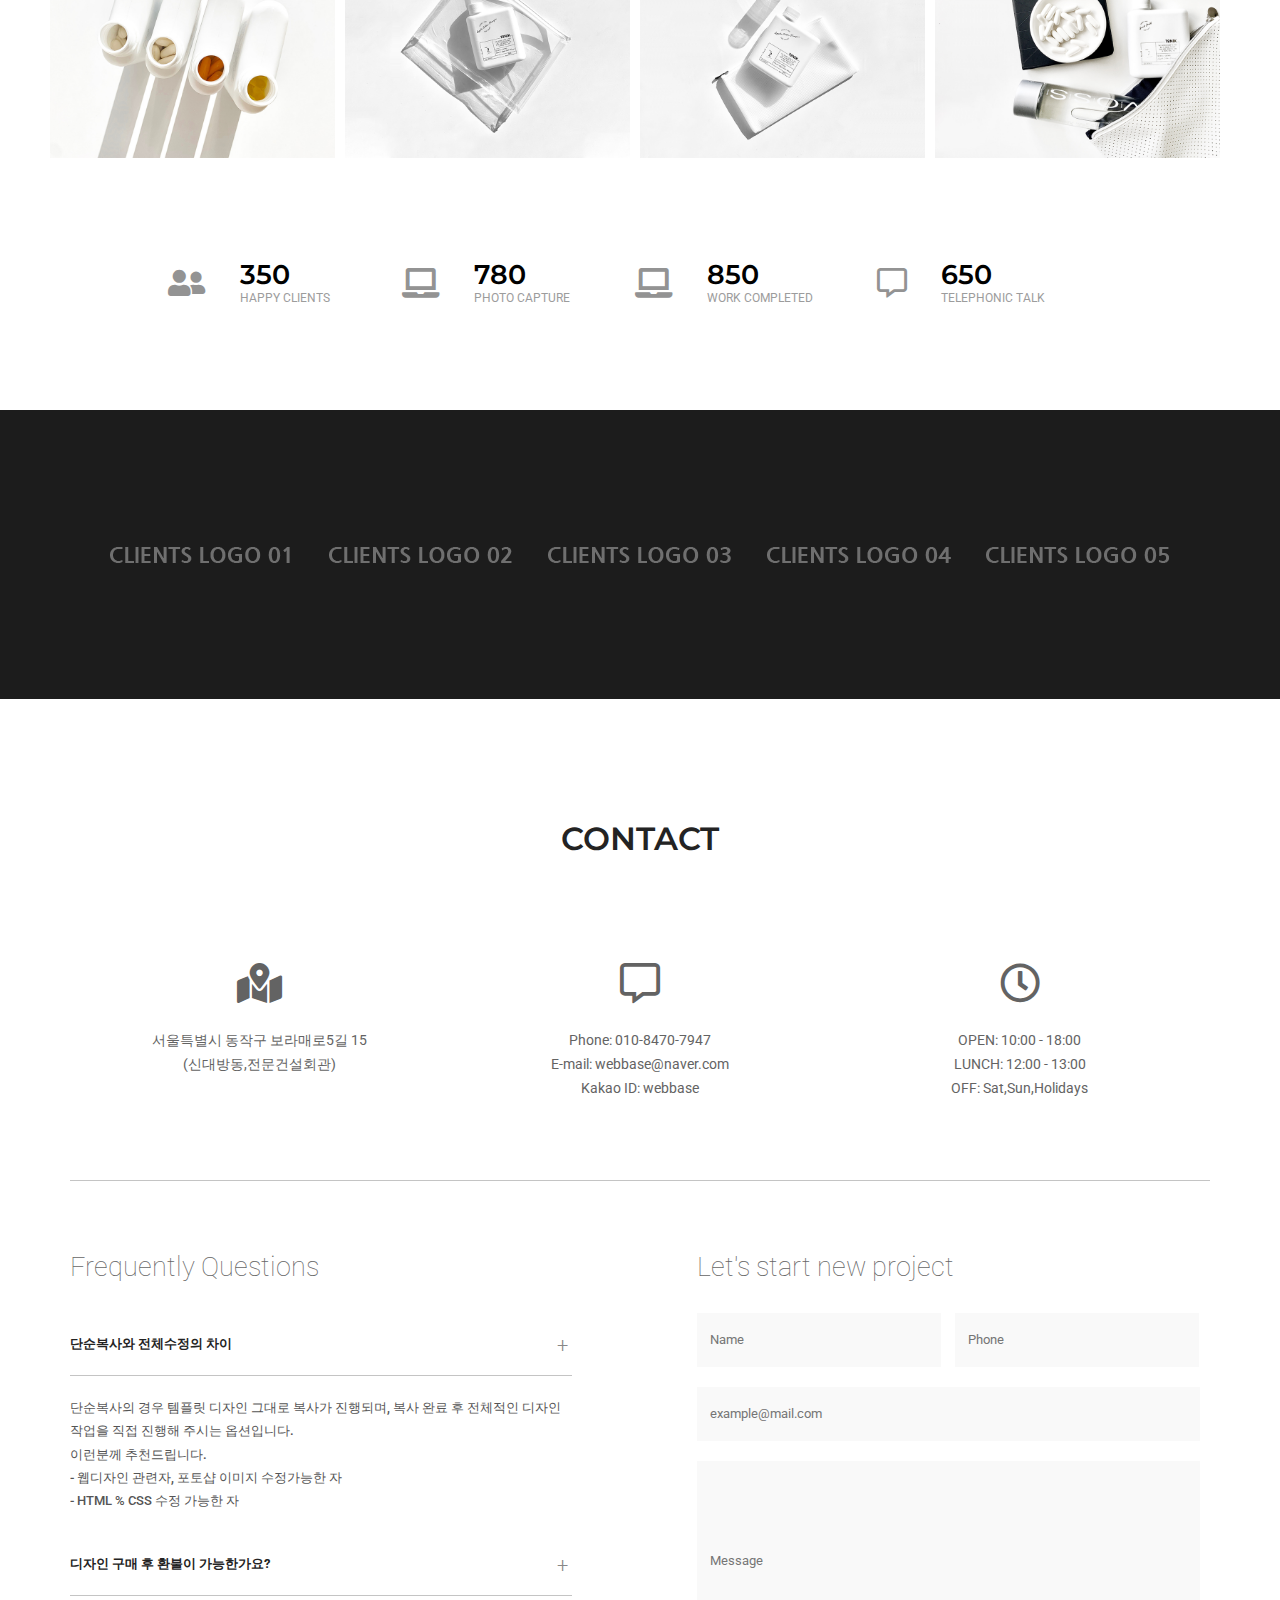
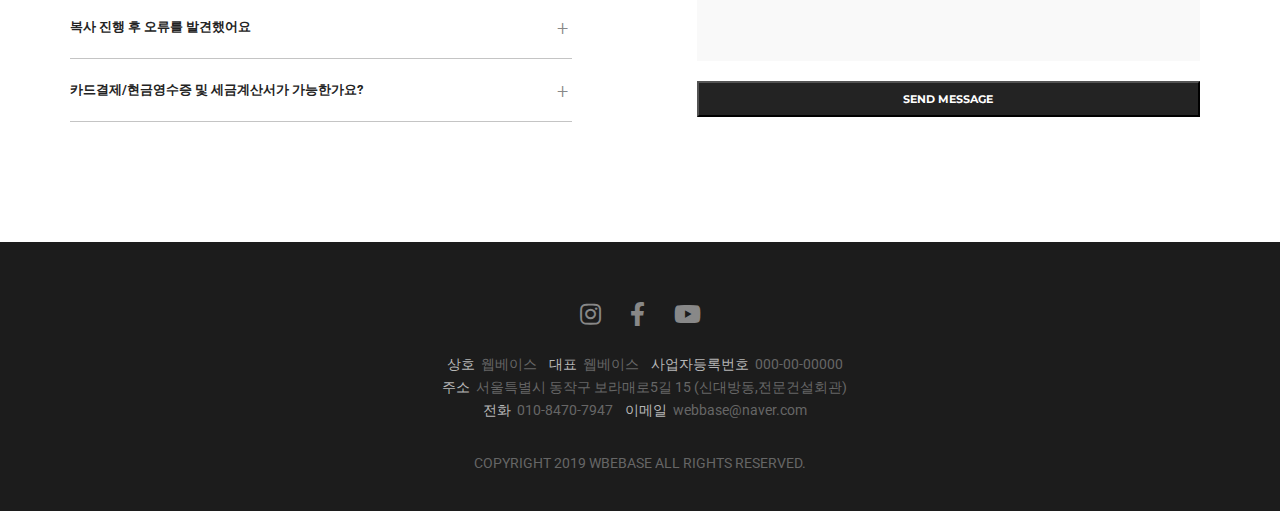
==== commit ee38a227: "Add files via upload" ====
--- a/index.html
+++ b/index.html
@@ -14,20 +14,54 @@
     
     <header id="header">
         <h1><a href="index.html"><img src="./images/logo-white.png" alt="웹베이스"></a></h1>
-        <nav id="nav">
-            <ul cf>
-                <li><a href="#">ABOUT</a></li>
-                <li><a href="#">SERVICES</a></li>
-                <li><a href="#">PORTFOLIO</a></li>
-                <li><a href="#">CLIENTS</a></li>
-                <li><a href="#">CONTACT</a></li>
-                <li><a href="#">COMMUNITY</a></li>
-            </ul>
-        </nav>
         <div class="login">
             <a href="login.html">LOGIN</a>
-            <a href="#">JOIN</a>
-        </div>
+            <a href="join.html">JOIN</a>
+        </div>
+        <nav id="nav">
+            <ul class="depth1 cf">
+                <li><a href="#">ABOUT</a>
+                    <ul class="depth2">
+                        <li><a href="#">회사소개</a></li>
+                        <li><a href="#">연혁</a></li>
+                        <li><a href="#">오시는길</a></li>
+                    </ul>
+                </li>
+                <li><a href="#">SERVICES</a>
+                    <ul class="depth2">
+                        <li><a href="#">서비스소개</a></li>
+                        <li><a href="#">서비스분야</a></li>
+                    </ul>
+                </li>
+                <li><a href="#">PORTFOLIO</a>
+                    <ul class="depth2">
+                        <li><a href="#">페이지A소개</a></li>
+                        <li><a href="#">페이지B소개</a></li>
+                    </ul>
+                </li>
+                <li><a href="#">CLIENTS</a>
+                    <ul class="depth2">
+                        <li><a href="#">사업소개</a></li>
+                        <li><a href="#">사업분야</a></li>
+                    </ul>
+                </li>
+                <li><a href="#">CONTACT</a>
+                    <ul class="depth2">
+                       <li><a href="#">문의하기</a></li>
+                    </ul>
+                </li>
+                <li><a href="#">COMMUNITY</a>
+                    <ul class="depth2">
+                        <li><a href="notice.html">공지사항</a></li>
+                        <li><a href="#">이벤트</a></li>
+                        <li><a href="#">FAQ</a></li>
+                        <li><a href="#">Q&amp;A</a></li>
+                    </ul>
+                </li>
+            </ul>
+            <div class="bgbox"></div>
+        </nav>
+       
         
     </header>
     
--- a/css/common.css
+++ b/css/common.css
@@ -10,34 +10,104 @@
 #header { 
     position: fixed; 
     width:100%; top:0; left:0; 
-    z-index: 999;
+    z-index: 999; 
+    background-color: #fff;
 }
 
-#header h1 img { width: 130px; transform: translate(50px,10px);}
-#header #nav {
-    position: absolute;
-    top:50%; left: 50%;
-    transform: translate(-50%,5px);
+#header h1 img { width: 130px; transform: translate(50px,19px);}
+
+/* 1단계 메뉴 */
+#nav .depth1 {
+   padding: 0 550px;
 }
-
-#header #nav li {
+#nav .depth1 > li {
     float: left;
     width:16.666%;
     text-align: center;
-    padding: 0 20px 17px;
-    font-size: 13px;
-    color: #fff;
+    padding: 0 30px 17px;
+    position: relative;
+    font-size: 14px;
+    color: #777;
+}
+
+#nav .depth1 > li > a:hover {
+    color: #754821;
+}
+
+
+#header #nav .depth1 > li::after {
+    content: '';
+    width: 100%; height: 2px; background-color: none;
+    position: absolute; bottom: 0; left: 0;
+    transition: all 0.5s;
+}
+#header #nav .depth1 > li:hover::after {
+    background-color: #754821;
+}
+/* 2단계 메뉴 */
+#nav .depth2 {
+    position: absolute;
+    top: 100%;
+    left: 0;
+    width: 100%;
+    height: 0px;
+    opacity: 0;
+    background-color: #fff;
+    color:#666;
+    border-top: 1px solid #d1d1d1;
+    padding-top: 20px;
+    transition: all 0.3s;
+    z-index: 98;
+}
+
+#nav .depth2 > li {
+    padding: 5px 0;
+    font-size:14px; 
+}
+
+#nav .depth2 > li > a:hover {
+    color: #754821;
+}
+
+#nav .depth1:hover .depth2 {
+    opacity: 1;
+    height: 160px;
+}
+
+#nav {
+    position: relative;
+}
+
+#nav .bgbox {
+    position: absolute;
+    top: 100%;
+    left: 0;
+    width: 100%;
+    height: 0px;
+    background-color: #fff;
+    transition: all 0.3s;
+    border-top: 1px solid #d1d1d1;
+}
+
+#nav .depth1:hover + .bgbox {
+    height: 160px;
 }
 
 #header .login {
     position: absolute;
-    top:15px; right:50px; 
-    font-size: 13px;
-    color: #fff;
-    border: 1px solid #fff;
+    top:23px; right:50px; 
+    font-size: 14px;
+    color:#666;
+    border: 1px solid #666;
     border-radius: 50px;
-    padding: 7px 22px;
+    padding: 0 3px;
 }
+
+#header .login a {
+    display: inline-block;
+    padding: 5px 13px;
+}
+
 .login a:first-child {
     position: relative;
     padding-right: 20px;
@@ -47,7 +117,7 @@
     width: 1px; height: 12px;
     background-color: #999;
     position: absolute;
-    top: 1px; right: 5px;
+    top: 7px; right: 0px;
 }
 /* header구역 끝 */
 
--- a/css/index.css
+++ b/css/index.css
@@ -138,7 +138,7 @@
 /* SERVICE 구역 시작 */
 .service {
     background-image: linear-gradient(to top,#fff,#f6f6f6);
-    margin: 20px 50px; padding: 150px;
+    margin: 20px 50px; padding: 150px 320px;
 }
 .service > ul {position: relative;}
 .service > ul > li {float: left; width:32.133%}
@@ -165,10 +165,10 @@
     position: absolute; top: 92%; left: 15px;
     color: #fff; transition: all 0.3s ease-out; 
 } 
-.service > ul > li:hover .text { top: 58%;}
-.service > ul > li:first-child:hover .text { top: 68%;}
+.service > ul > li:hover .text { top: 64%;}
+.service > ul > li:first-child:hover .text { top: 69%;}
 .service > ul > li .line {
-    position: absolute; bottom:153px; left:0px;
+    position: absolute; bottom:129px; left:0px;
     width: 0%; height: 1px; 
     background-color: #c4c4c4;
     transition: all 0.5s;
@@ -197,53 +197,53 @@
 
 
 /* PORTFOLIO 구역 시작 */
-#main .portfolio {  font-family: 'Montserrat', sans-serif;}
-#main .portfolio .category {
+.portfolio {  font-family: 'Montserrat', sans-serif;}
+.portfolio .category {
     text-align: center; 
     margin-bottom: 70px;
 }
-#main .portfolio .category li {
+.portfolio .category li {
     display: inline-block; 
     font-size: 13px; color: #6f6f6f;
     margin-right: 50px;
     font-family: 'Montserrat', sans-serif;
     transition: all 0.3s;
 }
-#main .portfolio .category li:hover {
+.portfolio .category li:hover {
     border-bottom: 1px solid #999;
     color: #3d3d3d;
 }
 
-#main .portfolio .category li:last-child {
+.portfolio .category li:last-child {
     margin-right: 0px;
 }
-#main .portfolio .product { padding: 0 50px 50px;}
-#main .portfolio .product li {
+.portfolio .product { padding: 0 50px 50px;}
+.portfolio .product li {
     float: left; 
     width:25%;
     padding: 0 10px 10px 0
 }
 
-#main .portfolio .product .imgbox2 {position: relative; overflow: hidden;}
-#main .portfolio .product .imgbox2::after {
+.portfolio .product .imgbox2 {position: relative; overflow: hidden;}
+.portfolio .product .imgbox2::after {
     content: '';
     position: absolute; top: 20px; left: 20px; right: 20px; bottom: 20px;
     background-color: rgba(0,0,0,0); transition: all 0.3s;
 }
-#main .portfolio .product li:hover .imgbox2::after{
+.portfolio .product li:hover .imgbox2::after{
     background-color: rgba(0,0,0,0.8);
 }
-#main .portfolio .product img {transition: all 0.3s;}
-#main .portfolio .product .imgbox2:hover img {
+.portfolio .product img {transition: all 0.3s;}
+.portfolio .product .imgbox2:hover img {
     transform: scale(1.1); 
 }
-#main .portfolio .product .textbox {
+.portfolio .product .textbox {
     text-align: center;
     color: #fff;
     position: absolute; top: 50%; left: 50%; text-align: center;
     transform: translate(-50%,-50%); opacity: 0; z-index: 999;
 }
-#main .portfolio .product div:hover .textbox {opacity: 1;}
+.portfolio .product div:hover .textbox {opacity: 1;}
 .portfolio .product .textbox p {
     font-size: 15px;
     white-space: nowrap;
@@ -299,7 +299,7 @@
 
 
 /* CONTACT 구역 시작 */
-#main .contact .icon { 
+.contact .icon { 
     text-align: center; padding: 30px 0 80px; 
     overflow: hidden;
     border-bottom: 1px solid #c4c4c4;
@@ -314,18 +314,18 @@
     line-height: 24px; 
 }
 
-#main .contact {
+.contact {
     overflow: hidden;
     margin-bottom: 120px;
 }
 
-#main .contact .qna,
-#main .contact .project {
+.contact .qna,
+.contact .project {
     float: left;
     width: 44%;
 }
 
-#main .contact .qna {
+.contact .qna {
     margin-right: 11%;
 }
 
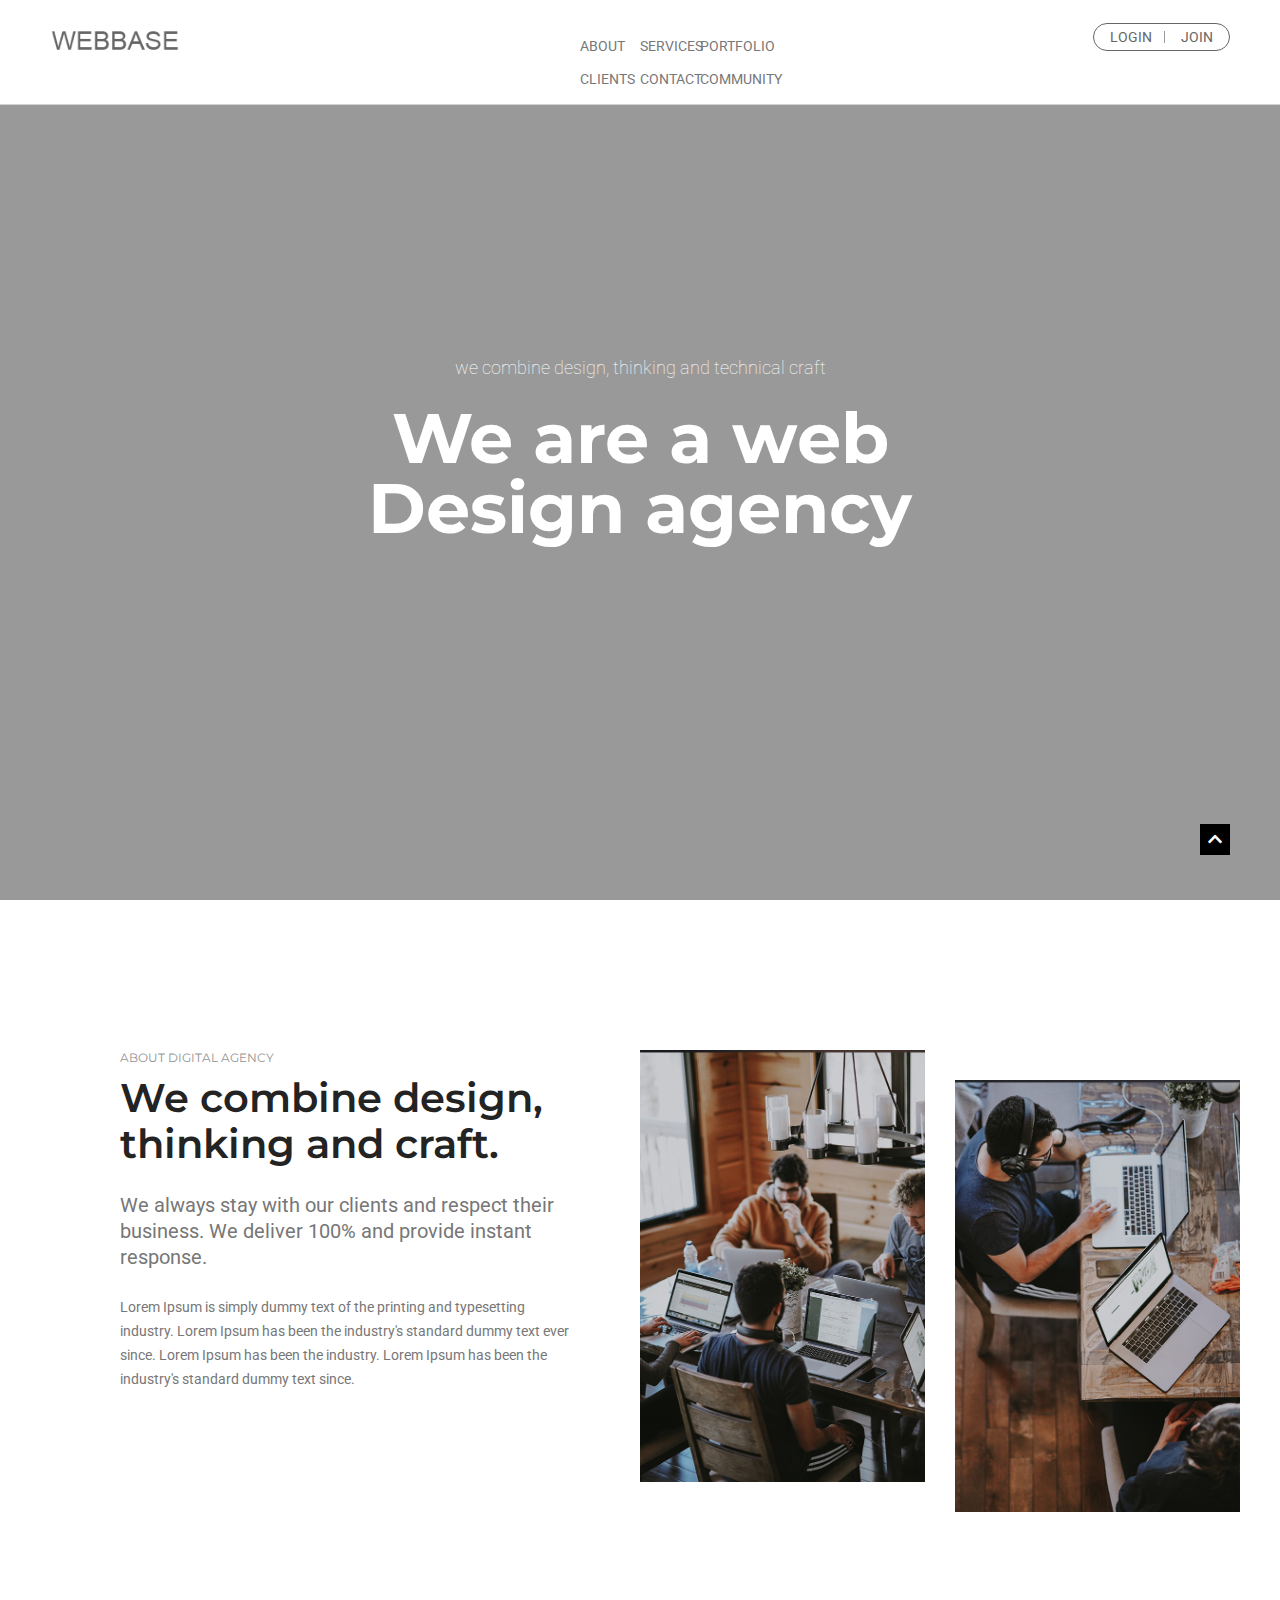
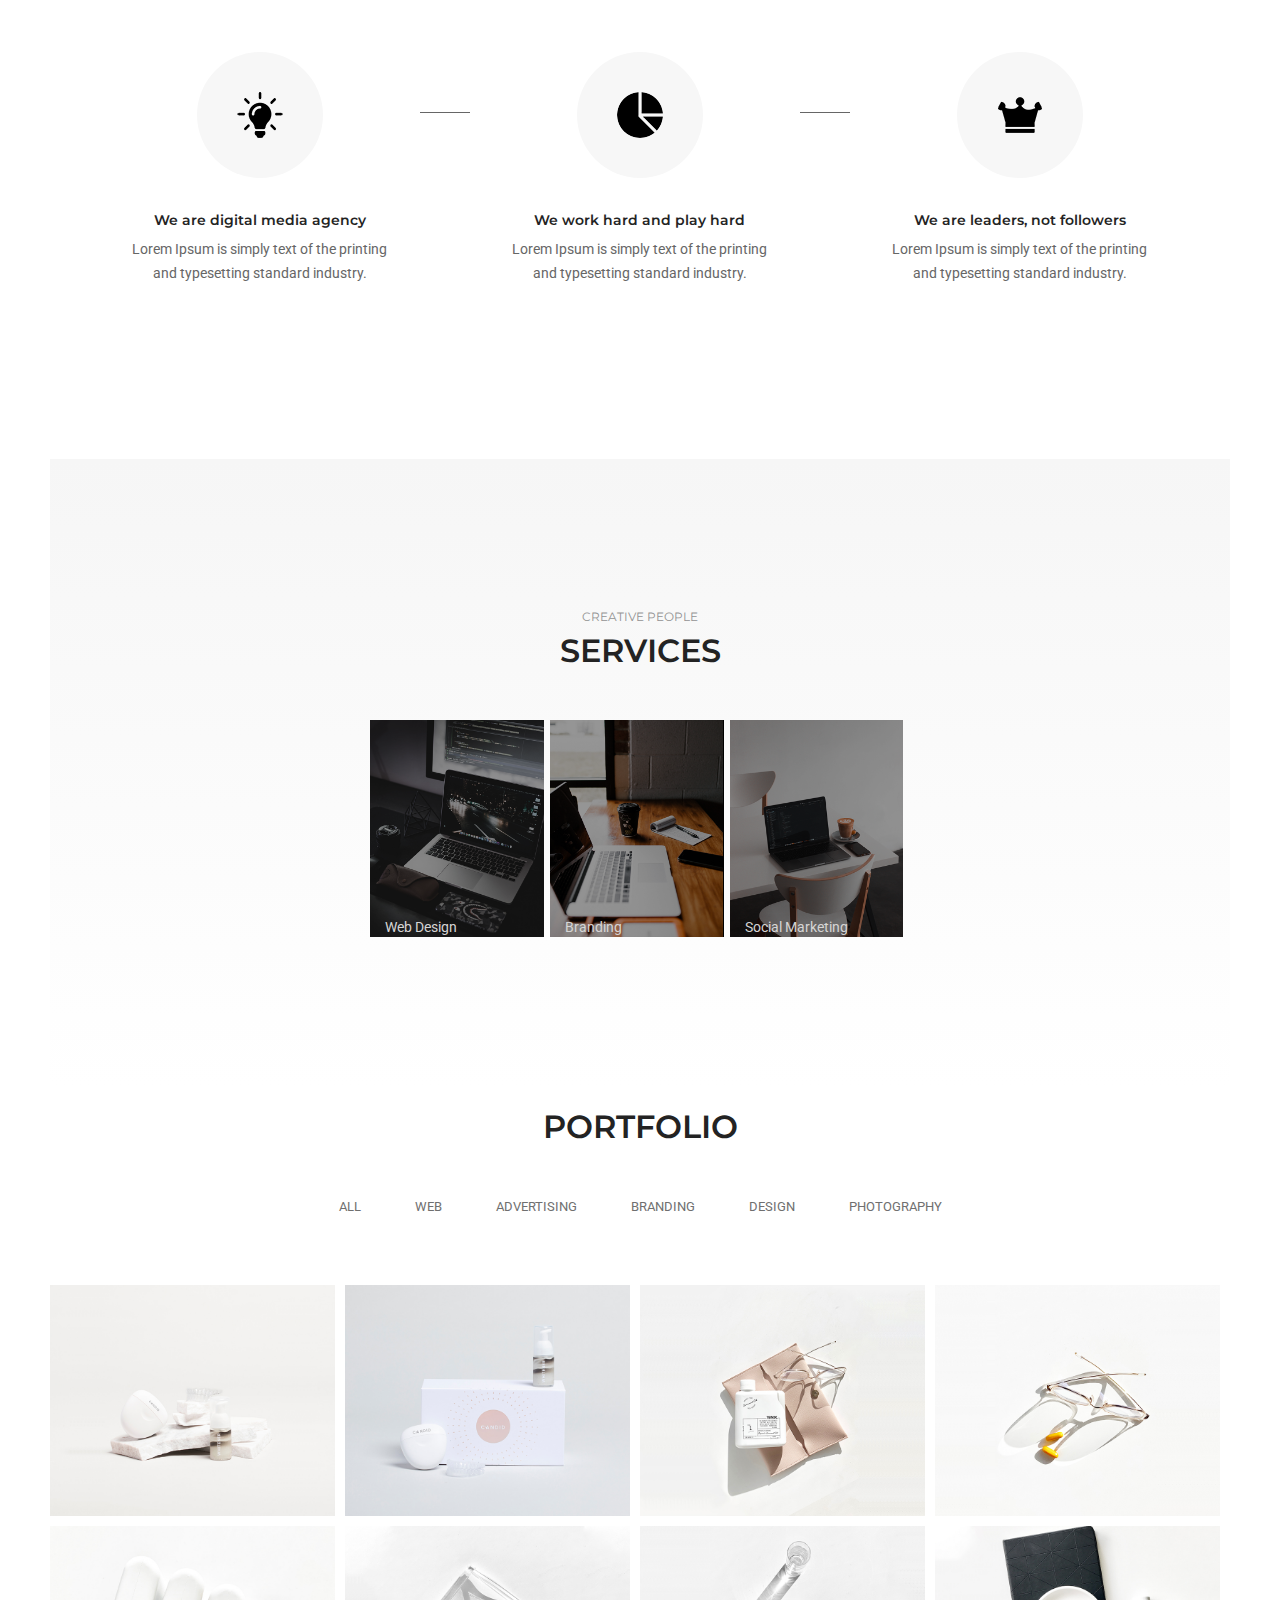
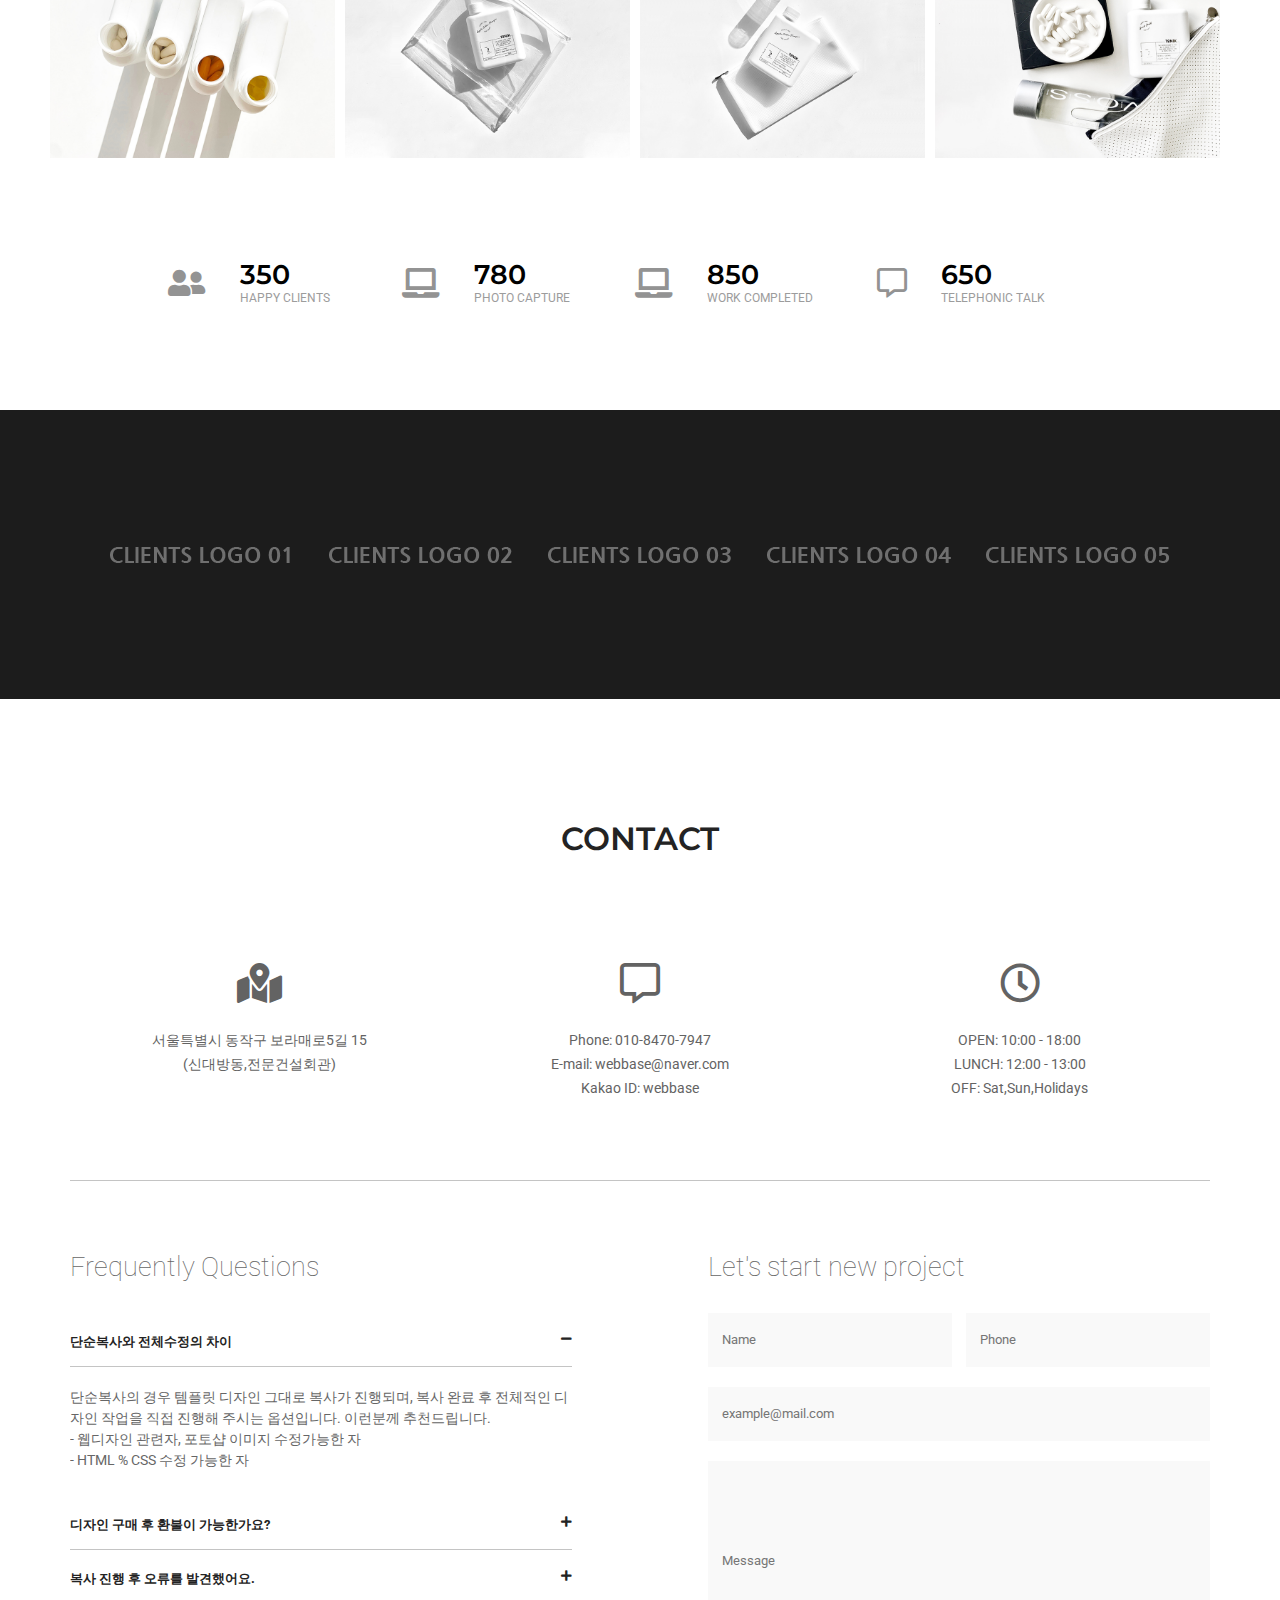
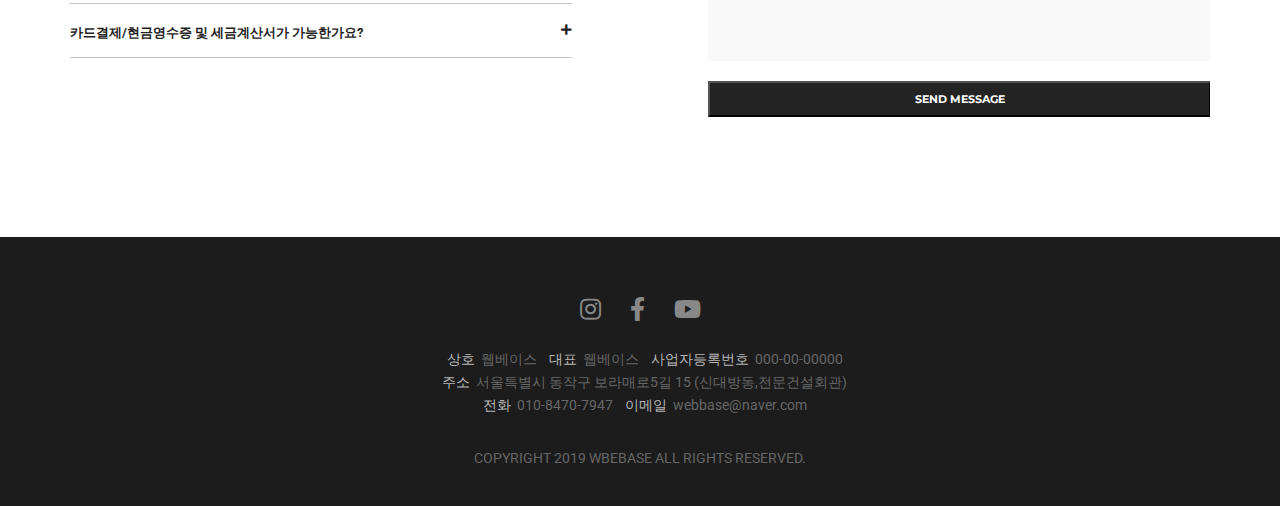
==== commit fc66850c: "Add files via upload" ====
--- a/index.html
+++ b/index.html
@@ -9,6 +9,7 @@
     <link rel="stylesheet" href="https://use.fontawesome.com/releases/v5.10.2/css/all.css">
     <link rel="stylesheet" href="./css/common.css">
     <link rel="stylesheet" href="./css/index.css">
+    <script src="./js/jquery-3.6.0.js"></script>
 </head>
 <body>
     
@@ -348,16 +349,42 @@
 
             <div class="qna">
                 <h5>Frequently Questions</h5>
-                <a href="#">단순복사와 전체수정의 차이</a>
-                <div class="text">    
-                    <p>단순복사의 경우 템플릿 디자인 그대로 복사가 진행되며, 복사 완료 후 전체적인 디자인 작업을 직접 진행해 주시는 옵션입니다.</p>
-                    <p>이런분께 추천드립니다.</p>
-                    <p>- 웹디자인 관련자, 포토샵 이미지 수정가능한 자</p>
-                    <p>- HTML % CSS 수정 가능한 자</p>
-                </div>    
-                <a href="#">디자인 구매 후 환불이 가능한가요?</a> 
-                <a href="#">복사 진행 후 오류를 발견했어요</a> 
-                <a href="#">카드결제/현금영수증 및 세금계산서가 가능한가요?</a>     
+                <dl>
+                    <dt>
+                        단순복사와 전체수정의 차이 <a href="#"><span class="blind">상세보기</span><i class="fas fa-minus"></i></a>
+                    </dt>
+                    <dd>
+                        단순복사의 경우 템플릿 디자인 그대로 복사가 진행되며, 복사 완료 후 전체적인 디자인 작업을 직접 진행해 주시는 옵션입니다.
+                        이런분께 추천드립니다.<br>
+                        - 웹디자인 관련자, 포토샵 이미지 수정가능한 자<br>
+                        - HTML % CSS 수정 가능한 자
+                    </dd>
+                    <dt>
+                        디자인 구매 후 환불이 가능한가요? <a href="#"><span class="blind">상세보기</span><i class="fas fa-plus"></i></a>
+                    </dt>
+                    <dd>
+                        죄송합니다. 디자인 구입 후 소스복사가 진행 된 경우 환불은 불가합니다.<br>
+                        여러가지 부분 확인 후 신중한 구매 부탁드립니다.
+                    </dd>
+                    <dt>
+                        복사 진행 후 오류를 발견했어요. <a href="#"><span class="blind">상세보기</span><i class="fas fa-plus"></i></a>
+                    </dt>
+                    <dd>
+                        죄송합니다. 고객님.<br>
+                        신경써서 작업을 진행했지만 미처 체크하지 못하는 부분이 발생하기도 합니다.<br>
+                        해당 오류에 대해 수정요청을 해 주시면 최대한 빨리 수정을 도와드리도록 하겠습니다.<br>
+                        다만 직접 수정하시다 발생한 오류의 경우 비용이 발생할 수 있습니다.<br>
+                    </dd>
+                    <dt>
+                        카드결제/현금영수증 및 세금계산서가 가능한가요? <a href="#"><span class="blind">상세보기</span><i class="fas fa-plus"></i></a>
+                    </dt>
+                    <dd>
+                        웹베이스는 개인 프리랜서로 카드결제/현금영수증 및 세금계산서 발행이 불가합니다.<br>
+                        세금계산서 발행이 불가한 만큼 최대한 저렴한 가격으로 최상의 홈페이지 퀄리티를 위해 최선을 다하겠습니다.<br>
+                    </dd>
+                </dl>
+
+            
             </div>
 
             <div class="project">
@@ -385,7 +412,6 @@
                     </form>
                 </div>
             </div>
-        </div>
     </main>
 
     <footer id="footer">
@@ -411,5 +437,7 @@
     <gotop class="gotop">
         <a href=""><i class="fas fa-chevron-up"></i></a>
     </gotop>
+
+    <script src="./js/index.js"></script>
 </body>
 </html>--- a/css/index.css
+++ b/css/index.css
@@ -325,44 +325,65 @@
     width: 44%;
 }
 
-.contact .qna {
-    margin-right: 11%;
-}
-
-.contact .qna a {
+.contact .project {
+    float: right;
+    width: 44%;
+}
+
+/* .qna dt {
     font-size: 13px;
     color: #232323;
     font-weight: bold;
     border-bottom: 1px solid #c4c4c4;
     position: relative;
-    display: inline-block;
-    width: 100%;
-    padding: 22px 0;
-}
-
-.contact .qna .text {
-    padding: 20px 0;
-}
-
-.contact .qna .text p {
-    line-height: 1.8em;
+    cursor: pointer;
+    padding: 20px 0 15px;
+}
+
+.qna dt a {
+    font-size: 12px;
+    position: absolute;
+    top: 50%; 
+    right: 0;
+    transform: translateY(-50%);
+}
+
+.qna dt + dd {
+    padding: 20px 0 25px;
     font-size: 14px;
-    font-weight: 500;
-}
-
-.contact .qna a::after {
-    content: '+';
-    color: #888;
-    font-size: 20px;
-    font-weight: 300;
+    color: #666;
+    line-height: 1.5;
+    display: none;
+} */
+
+/* .qna dt.on + dd {
+    display: block; 
+}  */
+
+.qna dt { 
+    font-size: 13px;
+    color: #232323;
+    font-weight: bold;
+    border-bottom: 1px solid #c4c4c4;
+    cursor:pointer;
+    padding: 20px 0 15px;
+    position: relative;
+}
+
+.qna dt a {
+    font-size: 12px;
     position: absolute;
-    top: 20px;
-    right: 4px;
-}
-
-.contact .qna .text p {
-    color: #555;
-    font-size: 13px;
+    top: 50%; 
+    right: 0;
+    transform: translateY(-50%);
+}
+
+.qna dt + dd {
+    padding: 20px 0 25px;
+    font-size: 14px;
+    color: #666;
+    line-height: 1.5;
+    display: none;
 }
 
 .contact h5 {
